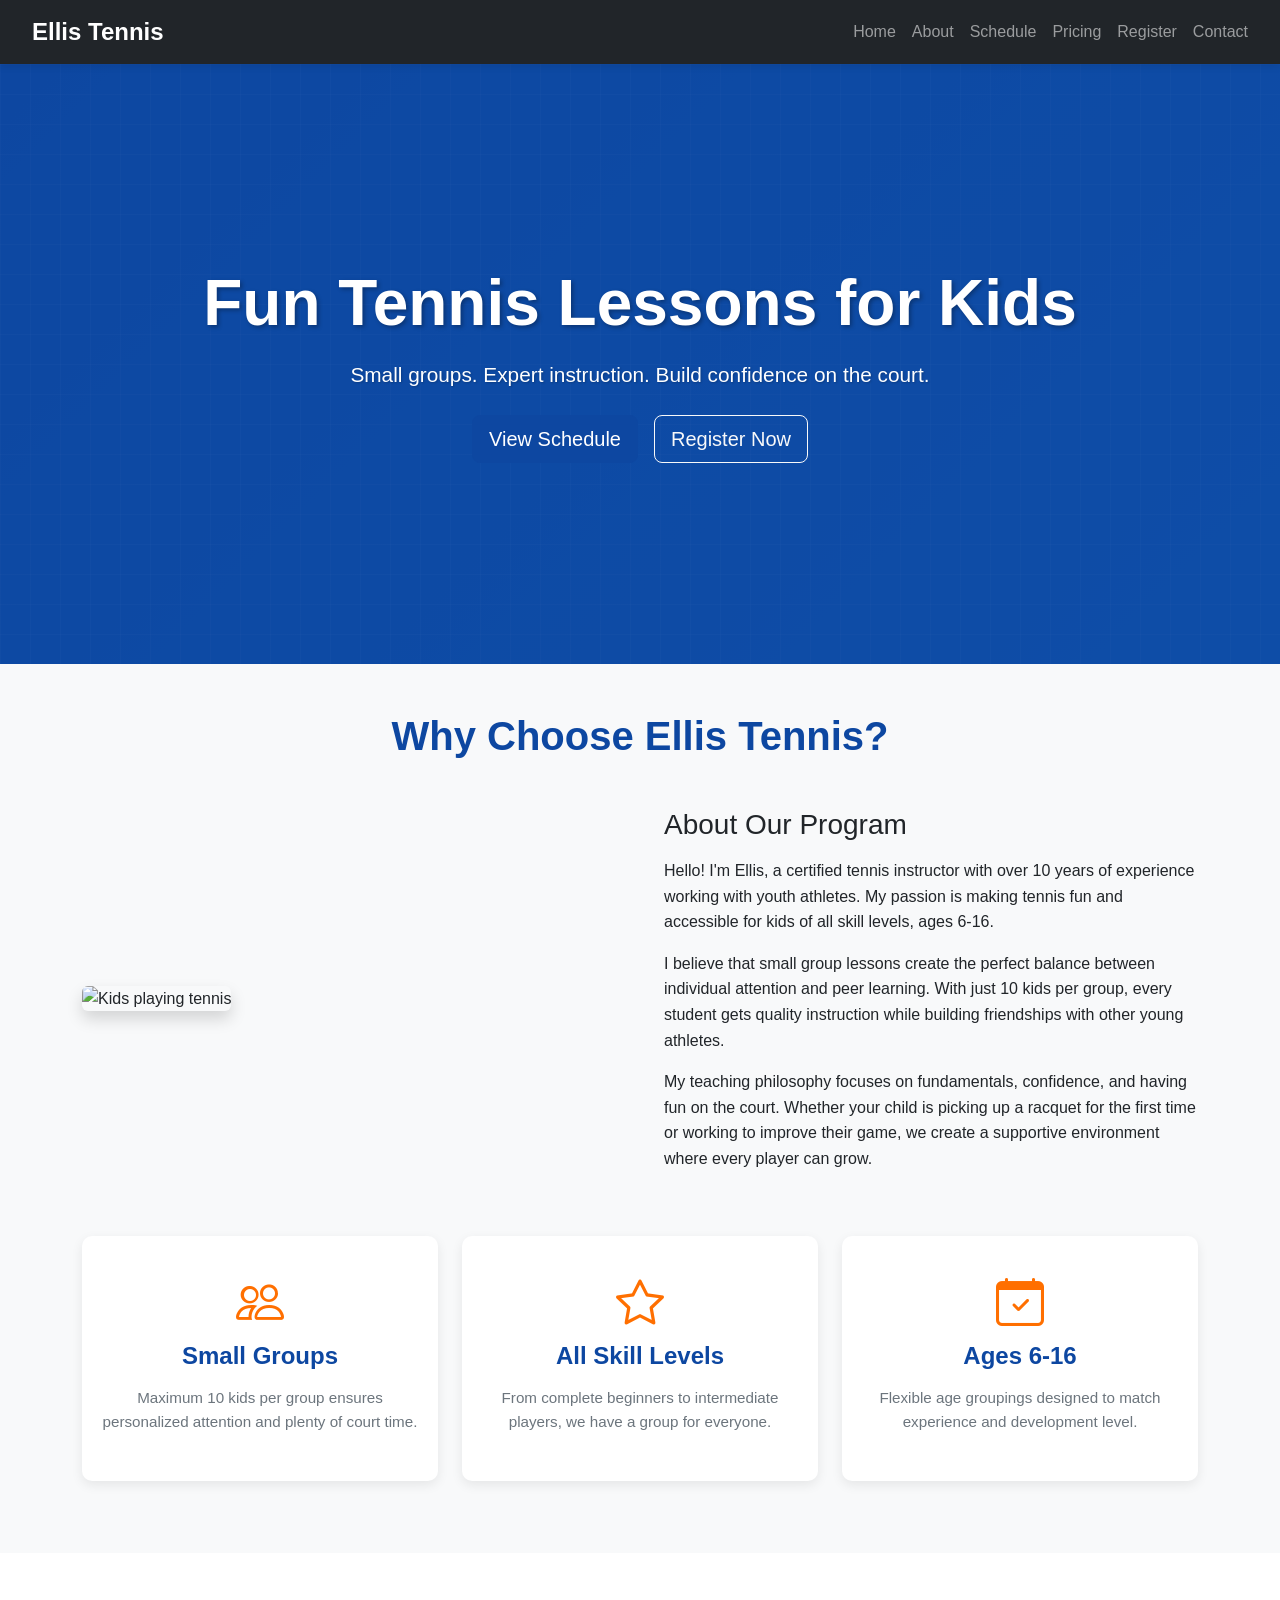
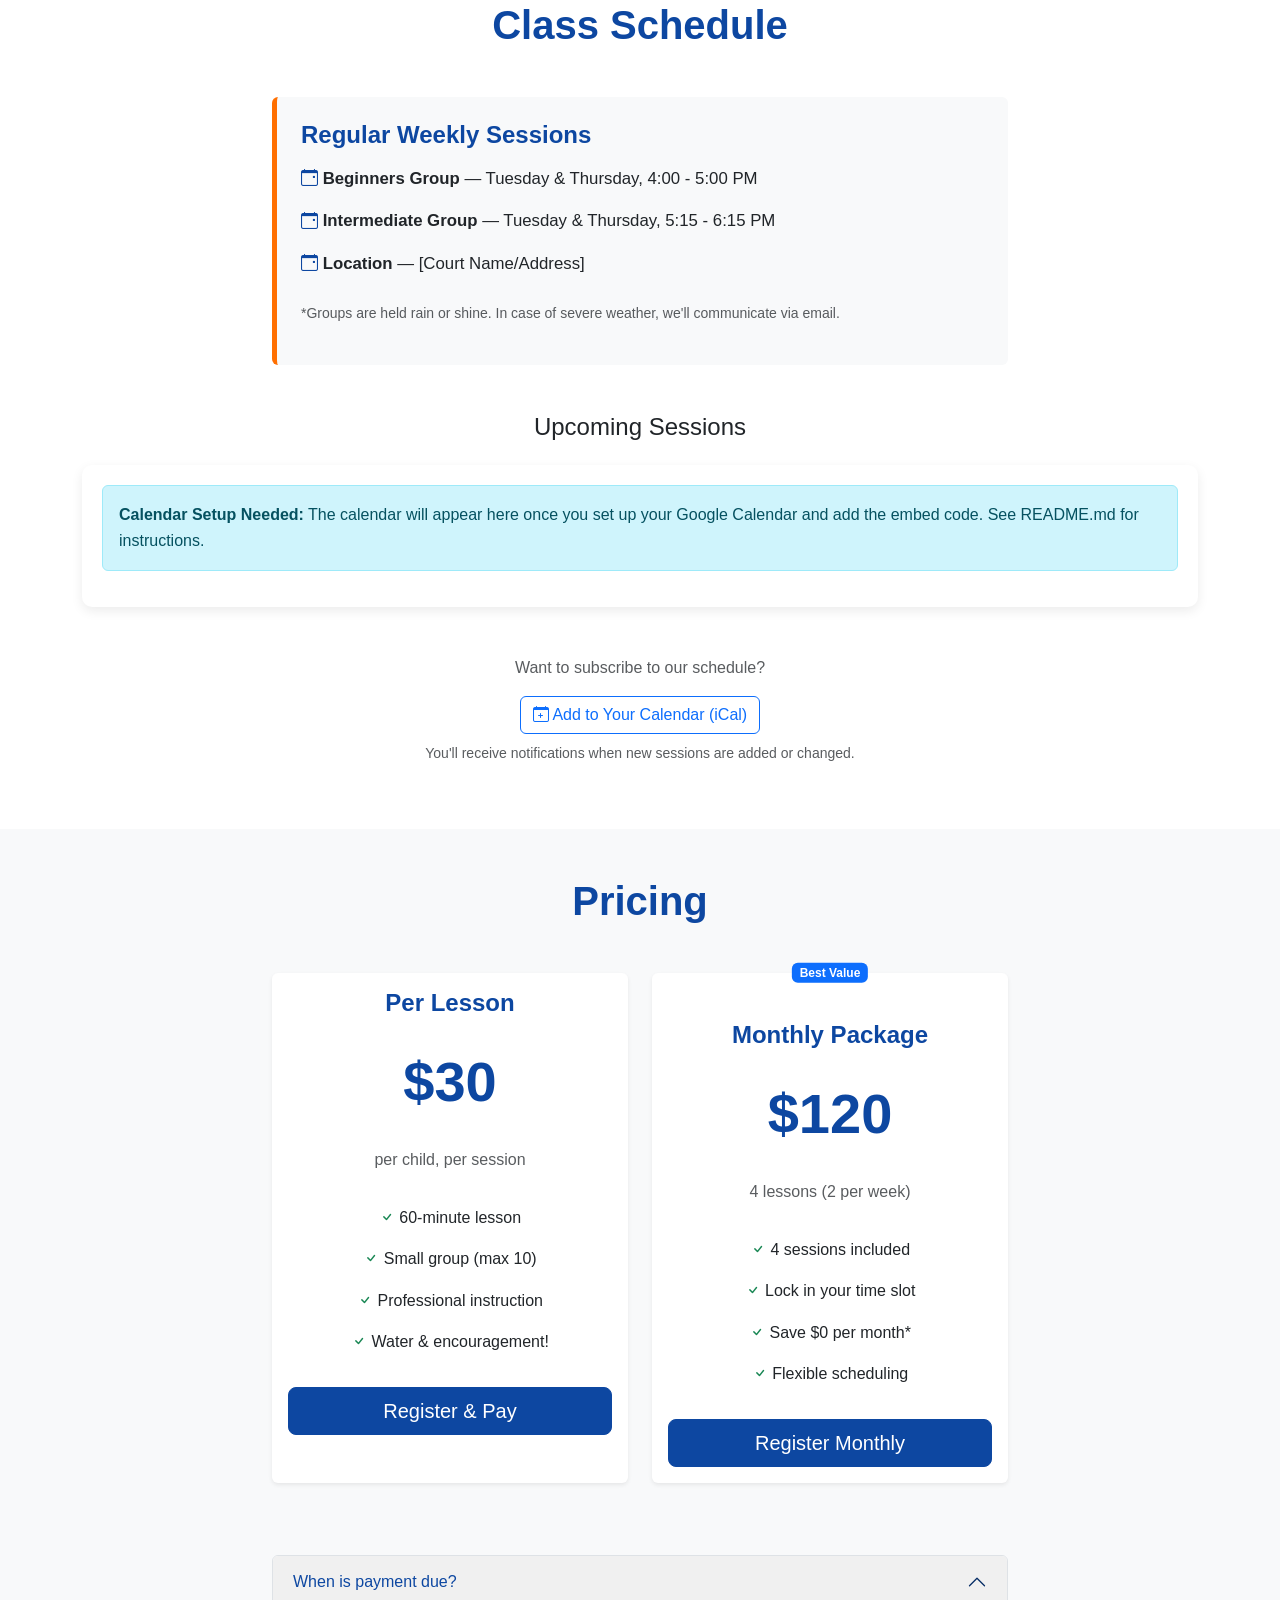
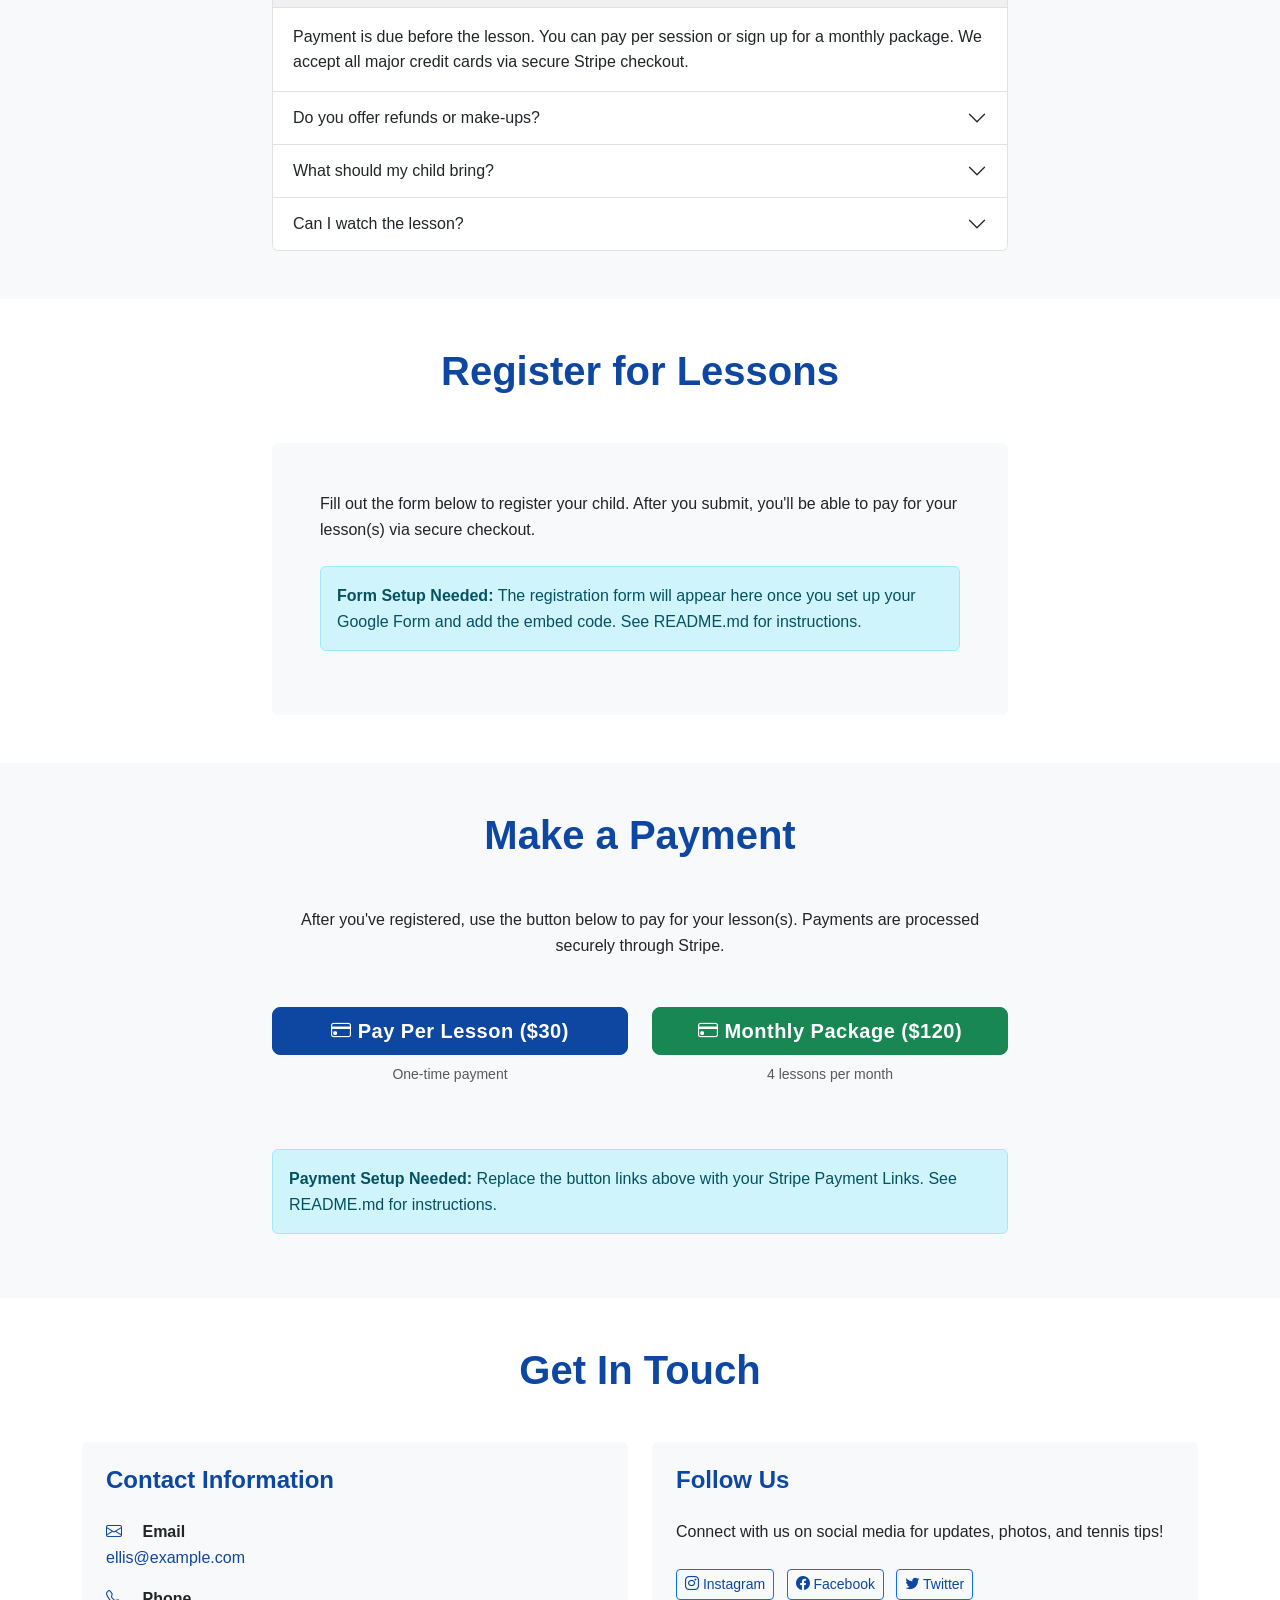
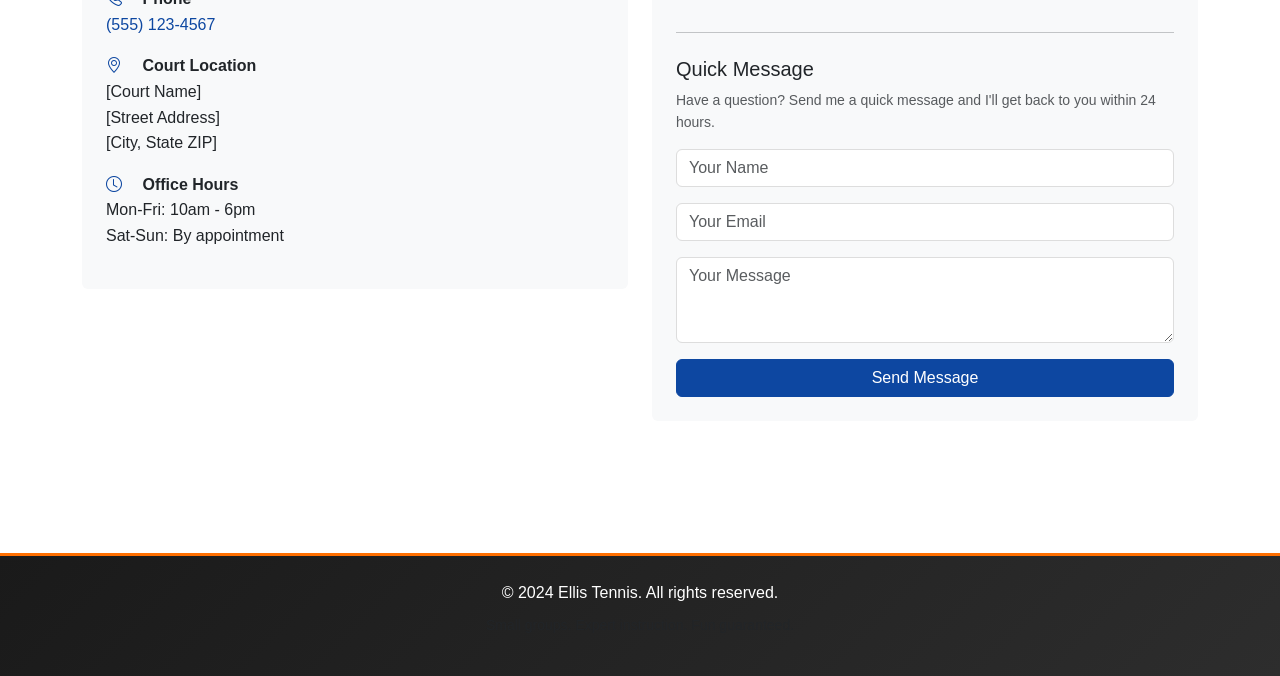
==== index.html @ 0df08cd9 "ellit tennis website first deploy" ====
<!DOCTYPE html>
<html lang="en">
<head>
    <meta charset="UTF-8">
    <meta name="viewport" content="width=device-width, initial-scale=1.0">
    <meta name="description" content="Fun, small-group tennis lessons for kids ages 6-16 in the local community">
    <title>Ellis Tennis - Youth Tennis Lessons</title>

    <!-- Bootstrap 5 CSS -->
    <link href="https://cdn.jsdelivr.net/npm/bootstrap@5.3.0/dist/css/bootstrap.min.css" rel="stylesheet">
    <!-- Bootstrap Icons -->
    <link href="https://cdn.jsdelivr.net/npm/bootstrap-icons@1.10.0/font/bootstrap-icons.css" rel="stylesheet">
    <!-- Custom CSS -->
    <link rel="stylesheet" href="css/styles.css">

    <link rel="icon" type="image/x-icon" href="images/favicon.ico">
</head>
<body>

<!-- NAVIGATION -->
<nav class="navbar navbar-expand-lg navbar-dark bg-dark sticky-top">
    <div class="container-fluid px-4">
        <a class="navbar-brand fw-bold" href="#home">
            <i class="bi bi-racquet"></i> Ellis Tennis
        </a>
        <button class="navbar-toggler" type="button" data-bs-toggle="collapse" data-bs-target="#navbarNav">
            <span class="navbar-toggler-icon"></span>
        </button>
        <div class="collapse navbar-collapse" id="navbarNav">
            <ul class="navbar-nav ms-auto">
                <li class="nav-item"><a class="nav-link" href="#home">Home</a></li>
                <li class="nav-item"><a class="nav-link" href="#about">About</a></li>
                <li class="nav-item"><a class="nav-link" href="#schedule">Schedule</a></li>
                <li class="nav-item"><a class="nav-link" href="#pricing">Pricing</a></li>
                <li class="nav-item"><a class="nav-link" href="#register">Register</a></li>
                <li class="nav-item"><a class="nav-link" href="#contact">Contact</a></li>
            </ul>
        </div>
    </div>
</nav>

<!-- HOME / HERO SECTION -->
<section id="home" class="hero-section">
    <div class="hero-overlay">
        <div class="container h-100 d-flex align-items-center justify-content-center">
            <div class="text-center text-white">
                <h1 class="display-3 fw-bold mb-3">Fun Tennis Lessons for Kids</h1>
                <p class="lead mb-4">Small groups. Expert instruction. Build confidence on the court.</p>
                <div class="d-flex gap-3 justify-content-center flex-wrap">
                    <a href="#schedule" class="btn btn-primary btn-lg">View Schedule</a>
                    <a href="#register" class="btn btn-outline-light btn-lg">Register Now</a>
                </div>
            </div>
        </div>
    </div>
</section>

<!-- ABOUT SECTION -->
<section id="about" class="py-5 bg-light">
    <div class="container">
        <h2 class="text-center mb-5">Why Choose Ellis Tennis?</h2>

        <div class="row align-items-center mb-5">
            <div class="col-md-6">
                <img src="images/hero.jpg" alt="Kids playing tennis" class="img-fluid rounded shadow">
            </div>
            <div class="col-md-6 ps-md-4">
                <h3 class="mb-3">About Our Program</h3>
                <p>Hello! I'm Ellis, a certified tennis instructor with over 10 years of experience working with youth athletes. My passion is making tennis fun and accessible for kids of all skill levels, ages 6-16.</p>
                <p>I believe that small group lessons create the perfect balance between individual attention and peer learning. With just 10 kids per group, every student gets quality instruction while building friendships with other young athletes.</p>
                <p>My teaching philosophy focuses on fundamentals, confidence, and having fun on the court. Whether your child is picking up a racquet for the first time or working to improve their game, we create a supportive environment where every player can grow.</p>
            </div>
        </div>

        <div class="row text-center">
            <div class="col-md-4 mb-4">
                <div class="feature-card">
                    <i class="bi bi-people feature-icon"></i>
                    <h4>Small Groups</h4>
                    <p>Maximum 10 kids per group ensures personalized attention and plenty of court time.</p>
                </div>
            </div>
            <div class="col-md-4 mb-4">
                <div class="feature-card">
                    <i class="bi bi-star feature-icon"></i>
                    <h4>All Skill Levels</h4>
                    <p>From complete beginners to intermediate players, we have a group for everyone.</p>
                </div>
            </div>
            <div class="col-md-4 mb-4">
                <div class="feature-card">
                    <i class="bi bi-calendar-check feature-icon"></i>
                    <h4>Ages 6-16</h4>
                    <p>Flexible age groupings designed to match experience and development level.</p>
                </div>
            </div>
        </div>
    </div>
</section>

<!-- SCHEDULE SECTION -->
<section id="schedule" class="py-5">
    <div class="container">
        <h2 class="text-center mb-5">Class Schedule</h2>

        <div class="row mb-5">
            <div class="col-lg-8 offset-lg-2">
                <div class="schedule-info bg-light p-4 rounded">
                    <h4 class="mb-3">Regular Weekly Sessions</h4>
                    <ul class="list-unstyled">
                        <li class="mb-3">
                            <i class="bi bi-calendar-event text-primary"></i>
                            <strong>Beginners Group</strong> — Tuesday & Thursday, 4:00 - 5:00 PM
                        </li>
                        <li class="mb-3">
                            <i class="bi bi-calendar-event text-primary"></i>
                            <strong>Intermediate Group</strong> — Tuesday & Thursday, 5:15 - 6:15 PM
                        </li>
                        <li>
                            <i class="bi bi-calendar-event text-primary"></i>
                            <strong>Location</strong> — [Court Name/Address]
                        </li>
                    </ul>
                    <p class="text-muted small mt-4">*Groups are held rain or shine. In case of severe weather, we'll communicate via email.</p>
                </div>
            </div>
        </div>

        <h4 class="text-center mb-4">Upcoming Sessions</h4>
        <div class="calendar-container">
            <!-- REPLACE THE IFRAME BELOW WITH YOUR GOOGLE CALENDAR EMBED CODE -->
            <!-- Instructions: 1. Go to Google Calendar, create "Ellis Tennis Lessons" calendar, make it public
                           2. Share > Get embed code > Copy the iframe
                           3. Replace the iframe below with your code -->
            <div class="alert alert-info" role="alert">
                <strong>Calendar Setup Needed:</strong> The calendar will appear here once you set up your Google Calendar and add the embed code. See README.md for instructions.
            </div>
            <!-- <iframe src="https://calendar.google.com/calendar/embed?src=YOUR_CALENDAR_ID&ctz=America%2FNew_York" style="border: 0" width="100%" height="600" frameborder="0" scrolling="no"></iframe> -->
        </div>

        <div class="row mt-5">
            <div class="col-lg-8 offset-lg-2 text-center">
                <p class="text-muted">Want to subscribe to our schedule?</p>
                <a href="#" class="btn btn-outline-primary" id="calendar-subscribe">
                    <i class="bi bi-calendar-plus"></i> Add to Your Calendar (iCal)
                </a>
                <p class="small text-muted mt-2">You'll receive notifications when new sessions are added or changed.</p>
            </div>
        </div>
    </div>
</section>

<!-- PRICING SECTION -->
<section id="pricing" class="py-5 bg-light">
    <div class="container">
        <h2 class="text-center mb-5">Pricing</h2>

        <div class="row">
            <div class="col-lg-4 offset-lg-2 mb-4">
                <div class="card shadow-sm h-100 text-center">
                    <div class="card-body">
                        <h4 class="card-title">Per Lesson</h4>
                        <div class="price-display">$30</div>
                        <p class="text-muted">per child, per session</p>
                        <ul class="list-unstyled mt-4 mb-4">
                            <li class="py-2"><i class="bi bi-check text-success"></i> 60-minute lesson</li>
                            <li class="py-2"><i class="bi bi-check text-success"></i> Small group (max 10)</li>
                            <li class="py-2"><i class="bi bi-check text-success"></i> Professional instruction</li>
                            <li class="py-2"><i class="bi bi-check text-success"></i> Water & encouragement!</li>
                        </ul>
                        <a href="#register" class="btn btn-primary btn-lg w-100">Register & Pay</a>
                    </div>
                </div>
            </div>

            <div class="col-lg-4 mb-4">
                <div class="card shadow-sm h-100 text-center border-primary" style="border-width: 2px;">
                    <div class="badge bg-primary position-absolute top-0 start-50 translate-middle">Best Value</div>
                    <div class="card-body pt-5">
                        <h4 class="card-title">Monthly Package</h4>
                        <div class="price-display">$120</div>
                        <p class="text-muted">4 lessons (2 per week)</p>
                        <ul class="list-unstyled mt-4 mb-4">
                            <li class="py-2"><i class="bi bi-check text-success"></i> 4 sessions included</li>
                            <li class="py-2"><i class="bi bi-check text-success"></i> Lock in your time slot</li>
                            <li class="py-2"><i class="bi bi-check text-success"></i> Save $0 per month*</li>
                            <li class="py-2"><i class="bi bi-check text-success"></i> Flexible scheduling</li>
                        </ul>
                        <a href="#register" class="btn btn-primary btn-lg w-100">Register Monthly</a>
                    </div>
                </div>
            </div>
        </div>

        <div class="row mt-5">
            <div class="col-lg-8 offset-lg-2">
                <div class="accordion" id="faqAccordion">
                    <div class="accordion-item">
                        <h2 class="accordion-header">
                            <button class="accordion-button" type="button" data-bs-toggle="collapse" data-bs-target="#faq1">
                                When is payment due?
                            </button>
                        </h2>
                        <div id="faq1" class="accordion-collapse collapse show" data-bs-parent="#faqAccordion">
                            <div class="accordion-body">
                                Payment is due before the lesson. You can pay per session or sign up for a monthly package. We accept all major credit cards via secure Stripe checkout.
                            </div>
                        </div>
                    </div>
                    <div class="accordion-item">
                        <h2 class="accordion-header">
                            <button class="accordion-button collapsed" type="button" data-bs-toggle="collapse" data-bs-target="#faq2">
                                Do you offer refunds or make-ups?
                            </button>
                        </h2>
                        <div id="faq2" class="accordion-collapse collapse" data-bs-parent="#faqAccordion">
                            <div class="accordion-body">
                                Yes! If we cancel due to weather or other issues, you can reschedule or receive a credit. Contact me at ellis@example.com for make-up session options.
                            </div>
                        </div>
                    </div>
                    <div class="accordion-item">
                        <h2 class="accordion-header">
                            <button class="accordion-button collapsed" type="button" data-bs-toggle="collapse" data-bs-target="#faq3">
                                What should my child bring?
                            </button>
                        </h2>
                        <div id="faq3" class="accordion-collapse collapse" data-bs-parent="#faqAccordion">
                            <div class="accordion-body">
                                A tennis racquet, comfortable athletic shoes, and a water bottle. I have spare racquets available for kids who don't have their own yet. Dress for the weather!
                            </div>
                        </div>
                    </div>
                    <div class="accordion-item">
                        <h2 class="accordion-header">
                            <button class="accordion-button collapsed" type="button" data-bs-toggle="collapse" data-bs-target="#faq4">
                                Can I watch the lesson?
                            </button>
                        </h2>
                        <div id="faq4" class="accordion-collapse collapse" data-bs-parent="#faqAccordion">
                            <div class="accordion-body">
                                Absolutely! Parents are welcome to watch. There's usually good seating with a view of the court. It's a great way to see your child's progress!
                            </div>
                        </div>
                    </div>
                </div>
            </div>
        </div>
    </div>
</section>

<!-- REGISTER SECTION -->
<section id="register" class="py-5">
    <div class="container">
        <h2 class="text-center mb-5">Register for Lessons</h2>

        <div class="row">
            <div class="col-lg-8 offset-lg-2">
                <div class="bg-light p-5 rounded">
                    <p class="mb-4">Fill out the form below to register your child. After you submit, you'll be able to pay for your lesson(s) via secure checkout.</p>

                    <!-- REPLACE THE IFRAME BELOW WITH YOUR GOOGLE FORM EMBED CODE -->
                    <!-- Instructions: 1. Go to forms.google.com, create registration form
                                   2. Add fields: Parent Name, Child Name, Child Age, Email, Phone, Preferred Session, Skill Level, Notes
                                   3. Send > Embed > Copy iframe
                                   4. Replace the iframe below with your code -->
                    <div class="alert alert-info" role="alert">
                        <strong>Form Setup Needed:</strong> The registration form will appear here once you set up your Google Form and add the embed code. See README.md for instructions.
                    </div>
                    <!-- <iframe src="https://docs.google.com/forms/d/e/YOUR_FORM_ID/viewform?embedded=true" width="100%" height="800" frameborder="0" marginheight="0" marginwidth="0">Loading…</iframe> -->
                </div>
            </div>
        </div>
    </div>
</section>

<!-- PAYMENT SECTION -->
<section id="payment" class="py-5 bg-light">
    <div class="container">
        <h2 class="text-center mb-5">Make a Payment</h2>

        <div class="row">
            <div class="col-lg-8 offset-lg-2">
                <p class="text-center mb-5">After you've registered, use the button below to pay for your lesson(s). Payments are processed securely through Stripe.</p>

                <div class="row mb-5">
                    <div class="col-md-6 mb-3">
                        <a href="#" class="btn btn-primary btn-lg w-100" id="pay-single">
                            <i class="bi bi-credit-card"></i> Pay Per Lesson ($30)
                        </a>
                        <small class="text-muted d-block text-center mt-2">One-time payment</small>
                    </div>
                    <div class="col-md-6 mb-3">
                        <a href="#" class="btn btn-success btn-lg w-100" id="pay-monthly">
                            <i class="bi bi-credit-card"></i> Monthly Package ($120)
                        </a>
                        <small class="text-muted d-block text-center mt-2">4 lessons per month</small>
                    </div>
                </div>

                <div class="alert alert-info" role="alert">
                    <strong>Payment Setup Needed:</strong> Replace the button links above with your Stripe Payment Links. See README.md for instructions.
                </div>
            </div>
        </div>
    </div>
</section>

<!-- CONTACT SECTION -->
<section id="contact" class="py-5">
    <div class="container">
        <h2 class="text-center mb-5">Get In Touch</h2>

        <div class="row">
            <div class="col-md-6 mb-4">
                <div class="contact-card p-4 bg-light rounded">
                    <h4 class="mb-4">Contact Information</h4>
                    <ul class="list-unstyled">
                        <li class="mb-3">
                            <i class="bi bi-envelope text-primary me-3"></i>
                            <strong>Email</strong><br>
                            <a href="mailto:ellis@example.com">ellis@example.com</a>
                        </li>
                        <li class="mb-3">
                            <i class="bi bi-telephone text-primary me-3"></i>
                            <strong>Phone</strong><br>
                            <a href="tel:+15551234567">(555) 123-4567</a>
                        </li>
                        <li class="mb-3">
                            <i class="bi bi-geo-alt text-primary me-3"></i>
                            <strong>Court Location</strong><br>
                            [Court Name]<br>
                            [Street Address]<br>
                            [City, State ZIP]
                        </li>
                        <li>
                            <i class="bi bi-clock text-primary me-3"></i>
                            <strong>Office Hours</strong><br>
                            Mon-Fri: 10am - 6pm<br>
                            Sat-Sun: By appointment
                        </li>
                    </ul>
                </div>
            </div>

            <div class="col-md-6 mb-4">
                <div class="contact-card p-4 bg-light rounded">
                    <h4 class="mb-4">Follow Us</h4>
                    <p>Connect with us on social media for updates, photos, and tennis tips!</p>
                    <div class="social-links mt-4">
                        <a href="https://instagram.com" class="btn btn-outline-primary btn-sm me-2 mb-2" target="_blank">
                            <i class="bi bi-instagram"></i> Instagram
                        </a>
                        <a href="https://facebook.com" class="btn btn-outline-primary btn-sm me-2 mb-2" target="_blank">
                            <i class="bi bi-facebook"></i> Facebook
                        </a>
                        <a href="https://twitter.com" class="btn btn-outline-primary btn-sm mb-2" target="_blank">
                            <i class="bi bi-twitter"></i> Twitter
                        </a>
                    </div>

                    <hr class="my-4">

                    <h5>Quick Message</h5>
                    <p class="small text-muted">Have a question? Send me a quick message and I'll get back to you within 24 hours.</p>
                    <form id="contactForm">
                        <div class="mb-3">
                            <input type="text" class="form-control" placeholder="Your Name" required>
                        </div>
                        <div class="mb-3">
                            <input type="email" class="form-control" placeholder="Your Email" required>
                        </div>
                        <div class="mb-3">
                            <textarea class="form-control" rows="3" placeholder="Your Message" required></textarea>
                        </div>
                        <button type="submit" class="btn btn-primary w-100">Send Message</button>
                    </form>
                </div>
            </div>
        </div>
    </div>
</section>

<!-- FOOTER -->
<footer class="bg-dark text-white py-4 text-center">
    <div class="container">
        <p class="mb-2">&copy; 2024 Ellis Tennis. All rights reserved.</p>
        <p class="small text-muted">Small groups. Expert instruction. Fun guaranteed.</p>
    </div>
</footer>

<!-- Bootstrap JS -->
<script src="https://cdn.jsdelivr.net/npm/bootstrap@5.3.0/dist/js/bootstrap.bundle.min.js"></script>
<!-- Custom JS -->
<script src="js/main.js"></script>

</body>
</html>
---- css/styles.css ----
/* Ellis Tennis - Custom Styles */

:root {
    --primary-color: #0d47a1;
    --secondary-color: #1565c0;
    --accent-color: #ff6f00;
    --light-bg: #f5f5f5;
    --text-dark: #212529;
    --text-light: #6c757d;
}

* {
    scroll-behavior: smooth;
}

body {
    font-family: 'Segoe UI', Tahoma, Geneva, Verdana, sans-serif;
    color: var(--text-dark);
    line-height: 1.6;
}

/* NAVIGATION */
.navbar {
    box-shadow: 0 2px 8px rgba(0, 0, 0, 0.1);
}

.navbar-brand {
    font-size: 1.5rem;
    color: white !important;
}

.navbar-brand i {
    margin-right: 8px;
}

.nav-link {
    font-weight: 500;
    transition: color 0.3s ease;
}

.nav-link:hover {
    color: var(--accent-color) !important;
}

/* HERO SECTION */
.hero-section {
    position: relative;
    height: 600px;
    overflow: hidden;
    display: flex;
    align-items: center;
    justify-content: center;
    background: linear-gradient(135deg, var(--primary-color) 0%, var(--secondary-color) 100%);
}

.hero-overlay {
    position: absolute;
    top: 0;
    left: 0;
    right: 0;
    bottom: 0;
    background: url('data:image/svg+xml,<svg xmlns="http://www.w3.org/2000/svg" viewBox="0 0 1000 1000"><defs><pattern id="grid" width="50" height="50" patternUnits="userSpaceOnUse"><path d="M 50 0 L 0 0 0 50" fill="none" stroke="rgba(255,255,255,.05)" stroke-width="1"/></pattern></defs><rect width="100%" height="100%" fill="rgba(13,71,161,.8)"/><rect width="100%" height="100%" fill="url(%23grid)"/></svg>');
    display: flex;
    align-items: center;
    justify-content: center;
    z-index: 1;
}

.hero-section h1 {
    text-shadow: 2px 2px 4px rgba(0, 0, 0, 0.3);
    margin-bottom: 20px;
}

.hero-section .lead {
    font-size: 1.3rem;
    text-shadow: 1px 1px 2px rgba(0, 0, 0, 0.2);
}

.btn-primary {
    background-color: var(--primary-color);
    border-color: var(--primary-color);
    transition: all 0.3s ease;
}

.btn-primary:hover {
    background-color: var(--secondary-color);
    border-color: var(--secondary-color);
    transform: translateY(-2px);
    box-shadow: 0 8px 16px rgba(13, 71, 161, 0.3);
}

.btn-outline-light:hover {
    background-color: white;
    color: var(--primary-color);
    border-color: white;
}

/* ABOUT SECTION */
#about {
    padding: 80px 0;
}

#about h2 {
    font-size: 2.5rem;
    font-weight: 700;
    color: var(--primary-color);
    margin-bottom: 50px;
}

#about img {
    transition: transform 0.3s ease;
}

#about img:hover {
    transform: scale(1.02);
}

.feature-card {
    padding: 30px 20px;
    background: white;
    border-radius: 10px;
    box-shadow: 0 4px 12px rgba(0, 0, 0, 0.08);
    transition: all 0.3s ease;
    height: 100%;
}

.feature-card:hover {
    transform: translateY(-8px);
    box-shadow: 0 8px 20px rgba(0, 0, 0, 0.12);
}

.feature-icon {
    font-size: 3rem;
    color: var(--accent-color);
    margin-bottom: 15px;
}

.feature-card h4 {
    color: var(--primary-color);
    font-weight: 600;
    margin-bottom: 15px;
}

.feature-card p {
    color: var(--text-light);
    font-size: 0.95rem;
}

/* SCHEDULE SECTION */
#schedule {
    padding: 80px 0;
}

#schedule h2,
#pricing h2,
#register h2,
#payment h2,
#contact h2 {
    font-size: 2.5rem;
    font-weight: 700;
    color: var(--primary-color);
}

.schedule-info {
    border-left: 5px solid var(--accent-color);
    transition: all 0.3s ease;
}

.schedule-info:hover {
    box-shadow: 0 8px 20px rgba(0, 0, 0, 0.1);
}

.schedule-info h4 {
    color: var(--primary-color);
    font-weight: 600;
}

.schedule-info li {
    font-size: 1.05rem;
}

.calendar-container {
    background: white;
    border-radius: 10px;
    padding: 20px;
    box-shadow: 0 4px 12px rgba(0, 0, 0, 0.08);
}

.calendar-container iframe {
    border-radius: 8px;
}

/* PRICING SECTION */
#pricing {
    padding: 80px 0;
}

.price-display {
    font-size: 3.5rem;
    font-weight: 700;
    color: var(--primary-color);
    margin: 20px 0;
}

.card {
    border: none;
    transition: all 0.3s ease;
}

.card:hover {
    transform: translateY(-10px);
    box-shadow: 0 12px 30px rgba(0, 0, 0, 0.15);
}

.card.border-primary:hover {
    box-shadow: 0 12px 30px rgba(13, 71, 161, 0.25);
}

.card h4 {
    color: var(--primary-color);
    font-weight: 600;
}

.badge {
    transform: translate(0, -50%);
}

.accordion-button {
    font-weight: 500;
}

.accordion-button:not(.collapsed) {
    background-color: #f0f0f0;
    color: var(--primary-color);
}

.accordion-button:focus {
    border-color: var(--primary-color);
    box-shadow: 0 0 0 0.25rem rgba(13, 71, 161, 0.25);
}

/* REGISTER SECTION */
#register {
    padding: 80px 0;
}

.bg-light {
    background-color: #f8f9fa !important;
}

/* PAYMENT SECTION */
#payment {
    padding: 80px 0;
}

#pay-single,
#pay-monthly {
    transition: all 0.3s ease;
    font-weight: 600;
    letter-spacing: 0.5px;
}

#pay-single:hover {
    transform: scale(1.05);
}

#pay-monthly:hover {
    transform: scale(1.05);
}

/* CONTACT SECTION */
#contact {
    padding: 80px 0;
}

.contact-card {
    border-radius: 10px;
    transition: all 0.3s ease;
}

.contact-card:hover {
    box-shadow: 0 8px 20px rgba(0, 0, 0, 0.1);
}

.contact-card h4 {
    color: var(--primary-color);
    font-weight: 600;
}

.contact-card a {
    color: var(--primary-color);
    text-decoration: none;
    font-weight: 500;
}

.contact-card a:hover {
    color: var(--secondary-color);
    text-decoration: underline;
}

.social-links a {
    transition: all 0.3s ease;
}

.social-links a:hover {
    transform: translateY(-3px);
}

#contactForm input,
#contactForm textarea {
    border-radius: 6px;
    border: 1px solid #ddd;
    transition: all 0.3s ease;
}

#contactForm input:focus,
#contactForm textarea:focus {
    border-color: var(--primary-color);
    box-shadow: 0 0 0 0.2rem rgba(13, 71, 161, 0.25);
}

/* FOOTER */
footer {
    background: linear-gradient(135deg, #1a1a1a 0%, #2d2d2d 100%);
    margin-top: 60px;
    border-top: 3px solid var(--accent-color);
}

footer a {
    color: var(--accent-color);
    text-decoration: none;
}

footer a:hover {
    text-decoration: underline;
}

/* UTILITIES */
.text-primary {
    color: var(--primary-color) !important;
}

/* RESPONSIVE ADJUSTMENTS */
@media (max-width: 768px) {
    .hero-section {
        height: 400px;
    }

    .hero-section h1 {
        font-size: 2rem;
    }

    .hero-section .lead {
        font-size: 1rem;
    }

    #about,
    #schedule,
    #pricing,
    #register,
    #payment,
    #contact {
        padding: 50px 0;
    }

    #about h2,
    #schedule h2,
    #pricing h2,
    #register h2,
    #payment h2,
    #contact h2 {
        font-size: 2rem;
    }

    .feature-card {
        margin-bottom: 20px;
    }

    .price-display {
        font-size: 2.5rem;
    }

    .navbar-collapse {
        padding-top: 20px;
        border-top: 1px solid rgba(255, 255, 255, 0.1);
    }

    .nav-link {
        padding: 10px 0 !important;
    }

    .d-flex.gap-3 {
        flex-direction: column;
    }

    .btn {
        width: 100% !important;
    }

    .ps-md-4 {
        padding-left: 0 !important;
        margin-top: 30px;
    }
}

@media (max-width: 576px) {
    .hero-section {
        height: 350px;
    }

    .hero-section h1 {
        font-size: 1.5rem;
    }

    .price-display {
        font-size: 2rem;
    }

    .schedule-info li {
        font-size: 0.95rem;
    }
}

/* ANIMATION - Fade in on scroll */
@keyframes fadeInUp {
    from {
        opacity: 0;
        transform: translateY(30px);
    }
    to {
        opacity: 1;
        transform: translateY(0);
    }
}

.fade-in {
    animation: fadeInUp 0.6s ease-out;
}
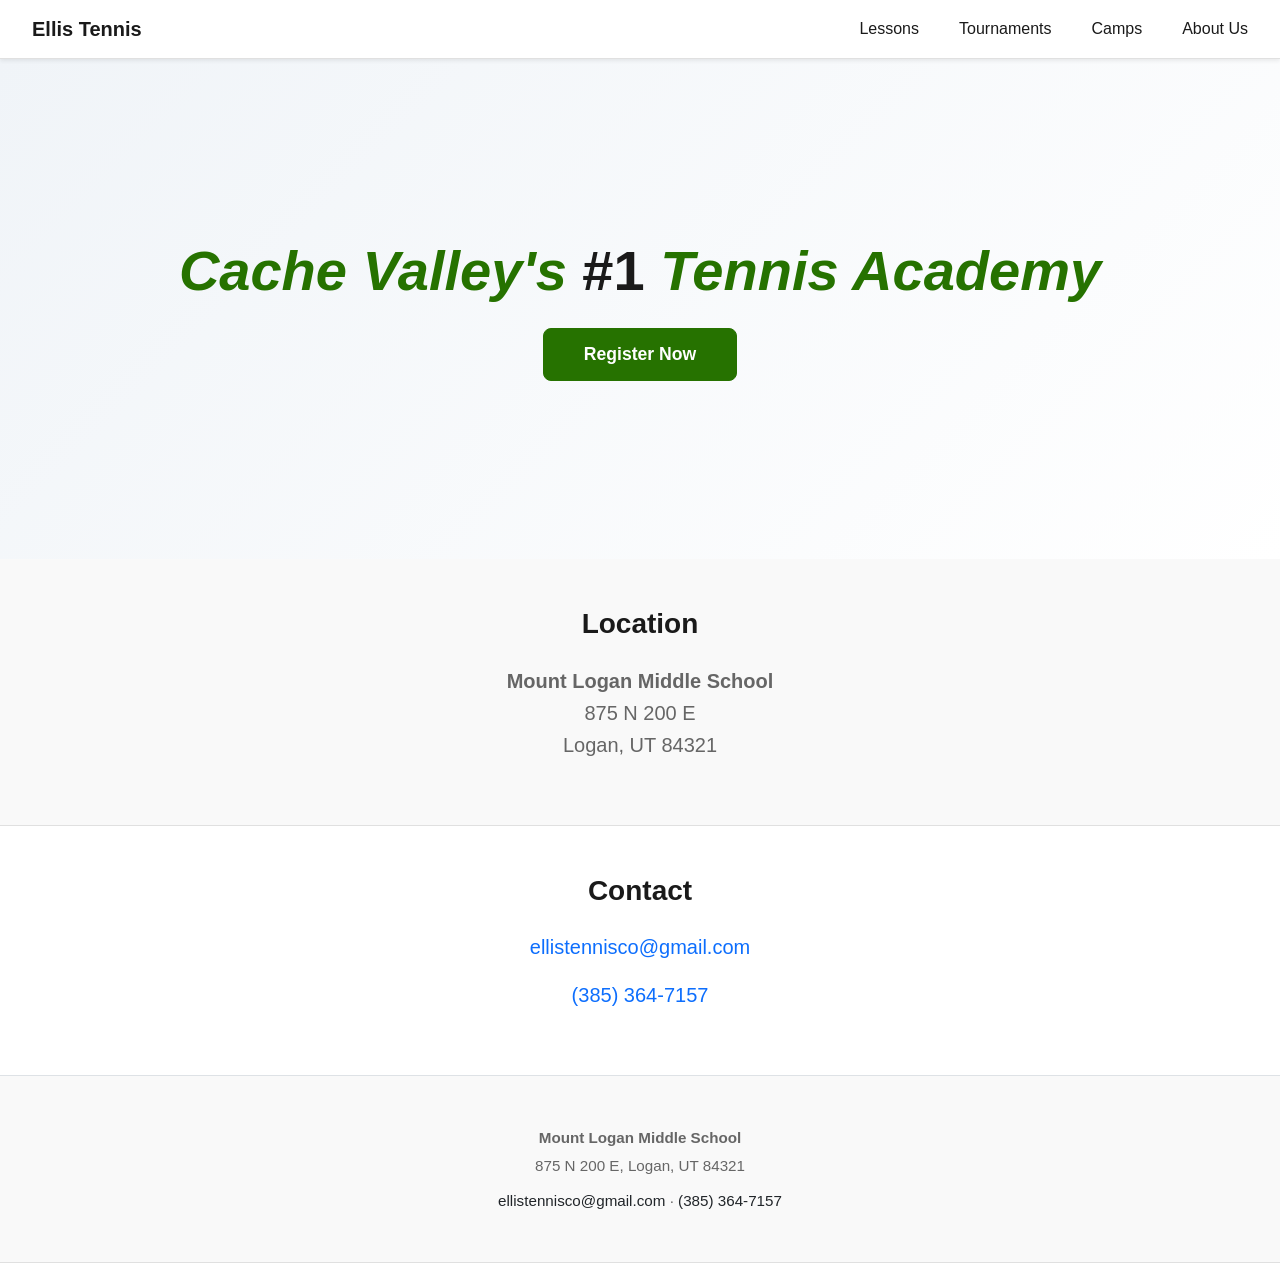
==== commit d6a8abb9: "colors changed to greens" ====
--- a/index.html
+++ b/index.html
@@ -3,8 +3,8 @@
 <head>
     <meta charset="UTF-8">
     <meta name="viewport" content="width=device-width, initial-scale=1.0">
-    <meta name="description" content="Fun, small-group tennis lessons for kids ages 6-16 in the local community">
-    <title>Ellis Tennis - Youth Tennis Lessons</title>
+    <meta name="description" content="Ellis Tennis Academy">
+    <title>Ellis Tennis Academy</title>
 
     <!-- Bootstrap 5 CSS -->
     <link href="https://cdn.jsdelivr.net/npm/bootstrap@5.3.0/dist/css/bootstrap.min.css" rel="stylesheet">
@@ -18,9 +18,9 @@
 <body>
 
 <!-- NAVIGATION -->
-<nav class="navbar navbar-expand-lg navbar-dark bg-dark sticky-top">
+<nav class="navbar navbar-expand-lg navbar-light bg-white sticky-top shadow-sm">
     <div class="container-fluid px-4">
-        <a class="navbar-brand fw-bold" href="#home">
+        <a class="navbar-brand fw-bold text-dark" href="index.html">
             <i class="bi bi-racquet"></i> Ellis Tennis
         </a>
         <button class="navbar-toggler" type="button" data-bs-toggle="collapse" data-bs-target="#navbarNav">
@@ -28,278 +28,41 @@
         </button>
         <div class="collapse navbar-collapse" id="navbarNav">
             <ul class="navbar-nav ms-auto">
-                <li class="nav-item"><a class="nav-link" href="#home">Home</a></li>
-                <li class="nav-item"><a class="nav-link" href="#about">About</a></li>
-                <li class="nav-item"><a class="nav-link" href="#schedule">Schedule</a></li>
-                <li class="nav-item"><a class="nav-link" href="#pricing">Pricing</a></li>
-                <li class="nav-item"><a class="nav-link" href="#register">Register</a></li>
-                <li class="nav-item"><a class="nav-link" href="#contact">Contact</a></li>
+                <li class="nav-item"><a class="nav-link text-dark" href="lessons.html">Lessons</a></li>
+                <li class="nav-item"><a class="nav-link text-dark" href="tournaments.html">Tournaments</a></li>
+                <li class="nav-item"><a class="nav-link text-dark" href="camps.html">Camps</a></li>
+                <li class="nav-item"><a class="nav-link text-dark" href="about.html">About Us</a></li>
             </ul>
         </div>
     </div>
 </nav>
 
-<!-- HOME / HERO SECTION -->
-<section id="home" class="hero-section">
-    <div class="hero-overlay">
-        <div class="container h-100 d-flex align-items-center justify-content-center">
-            <div class="text-center text-white">
-                <h1 class="display-3 fw-bold mb-3">Fun Tennis Lessons for Kids</h1>
-                <p class="lead mb-4">Small groups. Expert instruction. Build confidence on the court.</p>
-                <div class="d-flex gap-3 justify-content-center flex-wrap">
-                    <a href="#schedule" class="btn btn-primary btn-lg">View Schedule</a>
-                    <a href="#register" class="btn btn-outline-light btn-lg">Register Now</a>
-                </div>
+<!-- HERO SECTION -->
+<section class="hero-section">
+    <div class="container h-100 d-flex align-items-center justify-content-center">
+        <div class="text-center">
+            <h1 class="display-2 fw-bold mb-4">
+                <span class="hero-italic">Cache Valley's</span> #1 <span class="hero-italic">Tennis Academy</span>
+            </h1>
+            <div class="d-flex gap-3 justify-content-center flex-wrap">
+                <a href="lessons.html" class="btn btn-primary btn-lg">Register Now</a>
             </div>
         </div>
     </div>
 </section>
 
-<!-- ABOUT SECTION -->
-<section id="about" class="py-5 bg-light">
+<!-- LOCATION SECTION -->
+<section class="py-5 bg-light">
     <div class="container">
-        <h2 class="text-center mb-5">Why Choose Ellis Tennis?</h2>
-
-        <div class="row align-items-center mb-5">
-            <div class="col-md-6">
-                <img src="images/hero.jpg" alt="Kids playing tennis" class="img-fluid rounded shadow">
-            </div>
-            <div class="col-md-6 ps-md-4">
-                <h3 class="mb-3">About Our Program</h3>
-                <p>Hello! I'm Ellis, a certified tennis instructor with over 10 years of experience working with youth athletes. My passion is making tennis fun and accessible for kids of all skill levels, ages 6-16.</p>
-                <p>I believe that small group lessons create the perfect balance between individual attention and peer learning. With just 10 kids per group, every student gets quality instruction while building friendships with other young athletes.</p>
-                <p>My teaching philosophy focuses on fundamentals, confidence, and having fun on the court. Whether your child is picking up a racquet for the first time or working to improve their game, we create a supportive environment where every player can grow.</p>
-            </div>
-        </div>
-
-        <div class="row text-center">
-            <div class="col-md-4 mb-4">
-                <div class="feature-card">
-                    <i class="bi bi-people feature-icon"></i>
-                    <h4>Small Groups</h4>
-                    <p>Maximum 10 kids per group ensures personalized attention and plenty of court time.</p>
-                </div>
-            </div>
-            <div class="col-md-4 mb-4">
-                <div class="feature-card">
-                    <i class="bi bi-star feature-icon"></i>
-                    <h4>All Skill Levels</h4>
-                    <p>From complete beginners to intermediate players, we have a group for everyone.</p>
-                </div>
-            </div>
-            <div class="col-md-4 mb-4">
-                <div class="feature-card">
-                    <i class="bi bi-calendar-check feature-icon"></i>
-                    <h4>Ages 6-16</h4>
-                    <p>Flexible age groupings designed to match experience and development level.</p>
-                </div>
-            </div>
-        </div>
-    </div>
-</section>
-
-<!-- SCHEDULE SECTION -->
-<section id="schedule" class="py-5">
-    <div class="container">
-        <h2 class="text-center mb-5">Class Schedule</h2>
-
-        <div class="row mb-5">
-            <div class="col-lg-8 offset-lg-2">
-                <div class="schedule-info bg-light p-4 rounded">
-                    <h4 class="mb-3">Regular Weekly Sessions</h4>
-                    <ul class="list-unstyled">
-                        <li class="mb-3">
-                            <i class="bi bi-calendar-event text-primary"></i>
-                            <strong>Beginners Group</strong> — Tuesday & Thursday, 4:00 - 5:00 PM
-                        </li>
-                        <li class="mb-3">
-                            <i class="bi bi-calendar-event text-primary"></i>
-                            <strong>Intermediate Group</strong> — Tuesday & Thursday, 5:15 - 6:15 PM
-                        </li>
-                        <li>
-                            <i class="bi bi-calendar-event text-primary"></i>
-                            <strong>Location</strong> — [Court Name/Address]
-                        </li>
-                    </ul>
-                    <p class="text-muted small mt-4">*Groups are held rain or shine. In case of severe weather, we'll communicate via email.</p>
-                </div>
-            </div>
-        </div>
-
-        <h4 class="text-center mb-4">Upcoming Sessions</h4>
-        <div class="calendar-container">
-            <!-- REPLACE THE IFRAME BELOW WITH YOUR GOOGLE CALENDAR EMBED CODE -->
-            <!-- Instructions: 1. Go to Google Calendar, create "Ellis Tennis Lessons" calendar, make it public
-                           2. Share > Get embed code > Copy the iframe
-                           3. Replace the iframe below with your code -->
-            <div class="alert alert-info" role="alert">
-                <strong>Calendar Setup Needed:</strong> The calendar will appear here once you set up your Google Calendar and add the embed code. See README.md for instructions.
-            </div>
-            <!-- <iframe src="https://calendar.google.com/calendar/embed?src=YOUR_CALENDAR_ID&ctz=America%2FNew_York" style="border: 0" width="100%" height="600" frameborder="0" scrolling="no"></iframe> -->
-        </div>
-
-        <div class="row mt-5">
-            <div class="col-lg-8 offset-lg-2 text-center">
-                <p class="text-muted">Want to subscribe to our schedule?</p>
-                <a href="#" class="btn btn-outline-primary" id="calendar-subscribe">
-                    <i class="bi bi-calendar-plus"></i> Add to Your Calendar (iCal)
-                </a>
-                <p class="small text-muted mt-2">You'll receive notifications when new sessions are added or changed.</p>
-            </div>
-        </div>
-    </div>
-</section>
-
-<!-- PRICING SECTION -->
-<section id="pricing" class="py-5 bg-light">
-    <div class="container">
-        <h2 class="text-center mb-5">Pricing</h2>
-
         <div class="row">
-            <div class="col-lg-4 offset-lg-2 mb-4">
-                <div class="card shadow-sm h-100 text-center">
-                    <div class="card-body">
-                        <h4 class="card-title">Per Lesson</h4>
-                        <div class="price-display">$30</div>
-                        <p class="text-muted">per child, per session</p>
-                        <ul class="list-unstyled mt-4 mb-4">
-                            <li class="py-2"><i class="bi bi-check text-success"></i> 60-minute lesson</li>
-                            <li class="py-2"><i class="bi bi-check text-success"></i> Small group (max 10)</li>
-                            <li class="py-2"><i class="bi bi-check text-success"></i> Professional instruction</li>
-                            <li class="py-2"><i class="bi bi-check text-success"></i> Water & encouragement!</li>
-                        </ul>
-                        <a href="#register" class="btn btn-primary btn-lg w-100">Register & Pay</a>
-                    </div>
-                </div>
-            </div>
-
-            <div class="col-lg-4 mb-4">
-                <div class="card shadow-sm h-100 text-center border-primary" style="border-width: 2px;">
-                    <div class="badge bg-primary position-absolute top-0 start-50 translate-middle">Best Value</div>
-                    <div class="card-body pt-5">
-                        <h4 class="card-title">Monthly Package</h4>
-                        <div class="price-display">$120</div>
-                        <p class="text-muted">4 lessons (2 per week)</p>
-                        <ul class="list-unstyled mt-4 mb-4">
-                            <li class="py-2"><i class="bi bi-check text-success"></i> 4 sessions included</li>
-                            <li class="py-2"><i class="bi bi-check text-success"></i> Lock in your time slot</li>
-                            <li class="py-2"><i class="bi bi-check text-success"></i> Save $0 per month*</li>
-                            <li class="py-2"><i class="bi bi-check text-success"></i> Flexible scheduling</li>
-                        </ul>
-                        <a href="#register" class="btn btn-primary btn-lg w-100">Register Monthly</a>
-                    </div>
-                </div>
-            </div>
-        </div>
-
-        <div class="row mt-5">
-            <div class="col-lg-8 offset-lg-2">
-                <div class="accordion" id="faqAccordion">
-                    <div class="accordion-item">
-                        <h2 class="accordion-header">
-                            <button class="accordion-button" type="button" data-bs-toggle="collapse" data-bs-target="#faq1">
-                                When is payment due?
-                            </button>
-                        </h2>
-                        <div id="faq1" class="accordion-collapse collapse show" data-bs-parent="#faqAccordion">
-                            <div class="accordion-body">
-                                Payment is due before the lesson. You can pay per session or sign up for a monthly package. We accept all major credit cards via secure Stripe checkout.
-                            </div>
-                        </div>
-                    </div>
-                    <div class="accordion-item">
-                        <h2 class="accordion-header">
-                            <button class="accordion-button collapsed" type="button" data-bs-toggle="collapse" data-bs-target="#faq2">
-                                Do you offer refunds or make-ups?
-                            </button>
-                        </h2>
-                        <div id="faq2" class="accordion-collapse collapse" data-bs-parent="#faqAccordion">
-                            <div class="accordion-body">
-                                Yes! If we cancel due to weather or other issues, you can reschedule or receive a credit. Contact me at ellis@example.com for make-up session options.
-                            </div>
-                        </div>
-                    </div>
-                    <div class="accordion-item">
-                        <h2 class="accordion-header">
-                            <button class="accordion-button collapsed" type="button" data-bs-toggle="collapse" data-bs-target="#faq3">
-                                What should my child bring?
-                            </button>
-                        </h2>
-                        <div id="faq3" class="accordion-collapse collapse" data-bs-parent="#faqAccordion">
-                            <div class="accordion-body">
-                                A tennis racquet, comfortable athletic shoes, and a water bottle. I have spare racquets available for kids who don't have their own yet. Dress for the weather!
-                            </div>
-                        </div>
-                    </div>
-                    <div class="accordion-item">
-                        <h2 class="accordion-header">
-                            <button class="accordion-button collapsed" type="button" data-bs-toggle="collapse" data-bs-target="#faq4">
-                                Can I watch the lesson?
-                            </button>
-                        </h2>
-                        <div id="faq4" class="accordion-collapse collapse" data-bs-parent="#faqAccordion">
-                            <div class="accordion-body">
-                                Absolutely! Parents are welcome to watch. There's usually good seating with a view of the court. It's a great way to see your child's progress!
-                            </div>
-                        </div>
-                    </div>
-                </div>
-            </div>
-        </div>
-    </div>
-</section>
-
-<!-- REGISTER SECTION -->
-<section id="register" class="py-5">
-    <div class="container">
-        <h2 class="text-center mb-5">Register for Lessons</h2>
-
-        <div class="row">
-            <div class="col-lg-8 offset-lg-2">
-                <div class="bg-light p-5 rounded">
-                    <p class="mb-4">Fill out the form below to register your child. After you submit, you'll be able to pay for your lesson(s) via secure checkout.</p>
-
-                    <!-- REPLACE THE IFRAME BELOW WITH YOUR GOOGLE FORM EMBED CODE -->
-                    <!-- Instructions: 1. Go to forms.google.com, create registration form
-                                   2. Add fields: Parent Name, Child Name, Child Age, Email, Phone, Preferred Session, Skill Level, Notes
-                                   3. Send > Embed > Copy iframe
-                                   4. Replace the iframe below with your code -->
-                    <div class="alert alert-info" role="alert">
-                        <strong>Form Setup Needed:</strong> The registration form will appear here once you set up your Google Form and add the embed code. See README.md for instructions.
-                    </div>
-                    <!-- <iframe src="https://docs.google.com/forms/d/e/YOUR_FORM_ID/viewform?embedded=true" width="100%" height="800" frameborder="0" marginheight="0" marginwidth="0">Loading…</iframe> -->
-                </div>
-            </div>
-        </div>
-    </div>
-</section>
-
-<!-- PAYMENT SECTION -->
-<section id="payment" class="py-5 bg-light">
-    <div class="container">
-        <h2 class="text-center mb-5">Make a Payment</h2>
-
-        <div class="row">
-            <div class="col-lg-8 offset-lg-2">
-                <p class="text-center mb-5">After you've registered, use the button below to pay for your lesson(s). Payments are processed securely through Stripe.</p>
-
-                <div class="row mb-5">
-                    <div class="col-md-6 mb-3">
-                        <a href="#" class="btn btn-primary btn-lg w-100" id="pay-single">
-                            <i class="bi bi-credit-card"></i> Pay Per Lesson ($30)
-                        </a>
-                        <small class="text-muted d-block text-center mt-2">One-time payment</small>
-                    </div>
-                    <div class="col-md-6 mb-3">
-                        <a href="#" class="btn btn-success btn-lg w-100" id="pay-monthly">
-                            <i class="bi bi-credit-card"></i> Monthly Package ($120)
-                        </a>
-                        <small class="text-muted d-block text-center mt-2">4 lessons per month</small>
-                    </div>
-                </div>
-
-                <div class="alert alert-info" role="alert">
-                    <strong>Payment Setup Needed:</strong> Replace the button links above with your Stripe Payment Links. See README.md for instructions.
+            <div class="col-lg-6 offset-lg-3">
+                <div class="text-center">
+                    <h3 class="mb-4">Location</h3>
+                    <p class="fs-5">
+                        <strong>Mount Logan Middle School</strong><br>
+                        875 N 200 E<br>
+                        Logan, UT 84321
+                    </p>
                 </div>
             </div>
         </div>
@@ -307,74 +70,18 @@
 </section>
 
 <!-- CONTACT SECTION -->
-<section id="contact" class="py-5">
+<section class="py-5">
     <div class="container">
-        <h2 class="text-center mb-5">Get In Touch</h2>
-
         <div class="row">
-            <div class="col-md-6 mb-4">
-                <div class="contact-card p-4 bg-light rounded">
-                    <h4 class="mb-4">Contact Information</h4>
-                    <ul class="list-unstyled">
-                        <li class="mb-3">
-                            <i class="bi bi-envelope text-primary me-3"></i>
-                            <strong>Email</strong><br>
-                            <a href="mailto:ellis@example.com">ellis@example.com</a>
-                        </li>
-                        <li class="mb-3">
-                            <i class="bi bi-telephone text-primary me-3"></i>
-                            <strong>Phone</strong><br>
-                            <a href="tel:+15551234567">(555) 123-4567</a>
-                        </li>
-                        <li class="mb-3">
-                            <i class="bi bi-geo-alt text-primary me-3"></i>
-                            <strong>Court Location</strong><br>
-                            [Court Name]<br>
-                            [Street Address]<br>
-                            [City, State ZIP]
-                        </li>
-                        <li>
-                            <i class="bi bi-clock text-primary me-3"></i>
-                            <strong>Office Hours</strong><br>
-                            Mon-Fri: 10am - 6pm<br>
-                            Sat-Sun: By appointment
-                        </li>
-                    </ul>
-                </div>
-            </div>
-
-            <div class="col-md-6 mb-4">
-                <div class="contact-card p-4 bg-light rounded">
-                    <h4 class="mb-4">Follow Us</h4>
-                    <p>Connect with us on social media for updates, photos, and tennis tips!</p>
-                    <div class="social-links mt-4">
-                        <a href="https://instagram.com" class="btn btn-outline-primary btn-sm me-2 mb-2" target="_blank">
-                            <i class="bi bi-instagram"></i> Instagram
-                        </a>
-                        <a href="https://facebook.com" class="btn btn-outline-primary btn-sm me-2 mb-2" target="_blank">
-                            <i class="bi bi-facebook"></i> Facebook
-                        </a>
-                        <a href="https://twitter.com" class="btn btn-outline-primary btn-sm mb-2" target="_blank">
-                            <i class="bi bi-twitter"></i> Twitter
-                        </a>
-                    </div>
-
-                    <hr class="my-4">
-
-                    <h5>Quick Message</h5>
-                    <p class="small text-muted">Have a question? Send me a quick message and I'll get back to you within 24 hours.</p>
-                    <form id="contactForm">
-                        <div class="mb-3">
-                            <input type="text" class="form-control" placeholder="Your Name" required>
-                        </div>
-                        <div class="mb-3">
-                            <input type="email" class="form-control" placeholder="Your Email" required>
-                        </div>
-                        <div class="mb-3">
-                            <textarea class="form-control" rows="3" placeholder="Your Message" required></textarea>
-                        </div>
-                        <button type="submit" class="btn btn-primary w-100">Send Message</button>
-                    </form>
+            <div class="col-lg-6 offset-lg-3">
+                <div class="text-center">
+                    <h3 class="mb-4">Contact</h3>
+                    <p class="fs-5 mb-3">
+                        <a href="mailto:ellistennisco@gmail.com" class="text-decoration-none">ellistennisco@gmail.com</a>
+                    </p>
+                    <p class="fs-5">
+                        <a href="tel:+13853647157" class="text-decoration-none">(385) 364-7157</a>
+                    </p>
                 </div>
             </div>
         </div>
@@ -382,10 +89,16 @@
 </section>
 
 <!-- FOOTER -->
-<footer class="bg-dark text-white py-4 text-center">
+<footer class="bg-light text-dark py-5 text-center border-top">
     <div class="container">
-        <p class="mb-2">&copy; 2024 Ellis Tennis. All rights reserved.</p>
-        <p class="small text-muted">Small groups. Expert instruction. Fun guaranteed.</p>
+        <p class="mb-2">
+            <strong>Mount Logan Middle School</strong><br>
+            875 N 200 E, Logan, UT 84321
+        </p>
+        <p class="mb-0">
+            <a href="mailto:ellistennisco@gmail.com" class="text-decoration-none text-dark">ellistennisco@gmail.com</a> ·
+            <a href="tel:+13853647157" class="text-decoration-none text-dark">(385) 364-7157</a>
+        </p>
     </div>
 </footer>
 
--- a/css/styles.css
+++ b/css/styles.css
@@ -1,12 +1,10 @@
-/* Ellis Tennis - Custom Styles */
+/* Ellis Tennis - Clean Minimal Design */
 
 :root {
-    --primary-color: #0d47a1;
-    --secondary-color: #1565c0;
-    --accent-color: #ff6f00;
-    --light-bg: #f5f5f5;
-    --text-dark: #212529;
-    --text-light: #6c757d;
+    --text-dark: #1a1a1a;
+    --text-light: #666;
+    --border-color: #e0e0e0;
+    --bg-light: #f9f9f9;
 }
 
 * {
@@ -14,425 +12,178 @@
 }
 
 body {
-    font-family: 'Segoe UI', Tahoma, Geneva, Verdana, sans-serif;
+    font-family: -apple-system, BlinkMacSystemFont, 'Segoe UI', Roboto, 'Helvetica Neue', Arial, sans-serif;
     color: var(--text-dark);
     line-height: 1.6;
+    background-color: #fff;
 }
 
 /* NAVIGATION */
 .navbar {
-    box-shadow: 0 2px 8px rgba(0, 0, 0, 0.1);
+    border-bottom: 1px solid var(--border-color);
 }
 
 .navbar-brand {
-    font-size: 1.5rem;
-    color: white !important;
+    font-size: 1.25rem;
+    font-weight: 700;
+    color: var(--text-dark) !important;
 }
 
 .navbar-brand i {
     margin-right: 8px;
+    color: #267200;
 }
 
 .nav-link {
     font-weight: 500;
-    transition: color 0.3s ease;
+    color: var(--text-dark) !important;
+    transition: color 0.2s ease;
+    margin-left: 1.5rem;
 }
 
 .nav-link:hover {
-    color: var(--accent-color) !important;
+    color: #267200 !important;
 }
 
 /* HERO SECTION */
 .hero-section {
-    position: relative;
-    height: 600px;
-    overflow: hidden;
+    background: linear-gradient(135deg, #f0f4f8 0%, #ffffff 100%);
+    padding: 120px 20px;
+    text-align: center;
+    min-height: 500px;
     display: flex;
     align-items: center;
     justify-content: center;
-    background: linear-gradient(135deg, var(--primary-color) 0%, var(--secondary-color) 100%);
-}
-
-.hero-overlay {
-    position: absolute;
-    top: 0;
-    left: 0;
-    right: 0;
-    bottom: 0;
-    background: url('data:image/svg+xml,<svg xmlns="http://www.w3.org/2000/svg" viewBox="0 0 1000 1000"><defs><pattern id="grid" width="50" height="50" patternUnits="userSpaceOnUse"><path d="M 50 0 L 0 0 0 50" fill="none" stroke="rgba(255,255,255,.05)" stroke-width="1"/></pattern></defs><rect width="100%" height="100%" fill="rgba(13,71,161,.8)"/><rect width="100%" height="100%" fill="url(%23grid)"/></svg>');
-    display: flex;
-    align-items: center;
-    justify-content: center;
-    z-index: 1;
 }
 
 .hero-section h1 {
-    text-shadow: 2px 2px 4px rgba(0, 0, 0, 0.3);
+    font-size: 3.5rem;
+    font-weight: 700;
+    line-height: 1.2;
+    margin-bottom: 40px;
+    color: var(--text-dark);
+}
+
+.hero-italic {
+    font-style: italic;
+    color: #267200;
+}
+
+.hero-section .btn-primary {
+    background-color: #267200;
+    border-color: #267200;
+    font-weight: 600;
+    padding: 12px 40px;
+    font-size: 1.1rem;
+    transition: all 0.3s ease;
+}
+
+.hero-section .btn-primary:hover {
+    background-color: #389100;
+    border-color: #efbf04;
+    transform: translateY(-2px);
+    box-shadow: 0 4px 12px rgba(0, 102, 204, 0.2);
+}
+
+/* SECTIONS */
+section {
+    padding: 60px 20px;
+}
+
+section h3 {
+    font-size: 1.75rem;
+    font-weight: 700;
+    color: var(--text-dark);
     margin-bottom: 20px;
 }
 
-.hero-section .lead {
-    font-size: 1.3rem;
-    text-shadow: 1px 1px 2px rgba(0, 0, 0, 0.2);
-}
-
-.btn-primary {
-    background-color: var(--primary-color);
-    border-color: var(--primary-color);
-    transition: all 0.3s ease;
-}
-
-.btn-primary:hover {
-    background-color: var(--secondary-color);
-    border-color: var(--secondary-color);
-    transform: translateY(-2px);
-    box-shadow: 0 8px 16px rgba(13, 71, 161, 0.3);
-}
-
-.btn-outline-light:hover {
-    background-color: white;
-    color: var(--primary-color);
-    border-color: white;
-}
-
-/* ABOUT SECTION */
-#about {
-    padding: 80px 0;
-}
-
-#about h2 {
-    font-size: 2.5rem;
-    font-weight: 700;
-    color: var(--primary-color);
-    margin-bottom: 50px;
-}
-
-#about img {
-    transition: transform 0.3s ease;
-}
-
-#about img:hover {
-    transform: scale(1.02);
-}
-
-.feature-card {
-    padding: 30px 20px;
-    background: white;
-    border-radius: 10px;
-    box-shadow: 0 4px 12px rgba(0, 0, 0, 0.08);
-    transition: all 0.3s ease;
-    height: 100%;
-}
-
-.feature-card:hover {
-    transform: translateY(-8px);
-    box-shadow: 0 8px 20px rgba(0, 0, 0, 0.12);
-}
-
-.feature-icon {
-    font-size: 3rem;
-    color: var(--accent-color);
-    margin-bottom: 15px;
-}
-
-.feature-card h4 {
-    color: var(--primary-color);
-    font-weight: 600;
-    margin-bottom: 15px;
-}
-
-.feature-card p {
+section p {
     color: var(--text-light);
-    font-size: 0.95rem;
-}
-
-/* SCHEDULE SECTION */
-#schedule {
-    padding: 80px 0;
-}
-
-#schedule h2,
-#pricing h2,
-#register h2,
-#payment h2,
-#contact h2 {
-    font-size: 2.5rem;
-    font-weight: 700;
-    color: var(--primary-color);
-}
-
-.schedule-info {
-    border-left: 5px solid var(--accent-color);
-    transition: all 0.3s ease;
-}
-
-.schedule-info:hover {
-    box-shadow: 0 8px 20px rgba(0, 0, 0, 0.1);
-}
-
-.schedule-info h4 {
-    color: var(--primary-color);
-    font-weight: 600;
-}
-
-.schedule-info li {
     font-size: 1.05rem;
 }
 
-.calendar-container {
-    background: white;
-    border-radius: 10px;
-    padding: 20px;
-    box-shadow: 0 4px 12px rgba(0, 0, 0, 0.08);
-}
-
-.calendar-container iframe {
-    border-radius: 8px;
-}
-
-/* PRICING SECTION */
-#pricing {
-    padding: 80px 0;
-}
-
-.price-display {
-    font-size: 3.5rem;
-    font-weight: 700;
-    color: var(--primary-color);
-    margin: 20px 0;
-}
-
-.card {
-    border: none;
-    transition: all 0.3s ease;
-}
-
-.card:hover {
-    transform: translateY(-10px);
-    box-shadow: 0 12px 30px rgba(0, 0, 0, 0.15);
-}
-
-.card.border-primary:hover {
-    box-shadow: 0 12px 30px rgba(13, 71, 161, 0.25);
-}
-
-.card h4 {
-    color: var(--primary-color);
-    font-weight: 600;
-}
-
-.badge {
-    transform: translate(0, -50%);
-}
-
-.accordion-button {
-    font-weight: 500;
-}
-
-.accordion-button:not(.collapsed) {
-    background-color: #f0f0f0;
-    color: var(--primary-color);
-}
-
-.accordion-button:focus {
-    border-color: var(--primary-color);
-    box-shadow: 0 0 0 0.25rem rgba(13, 71, 161, 0.25);
-}
-
-/* REGISTER SECTION */
-#register {
-    padding: 80px 0;
-}
-
 .bg-light {
-    background-color: #f8f9fa !important;
-}
-
-/* PAYMENT SECTION */
-#payment {
-    padding: 80px 0;
-}
-
-#pay-single,
-#pay-monthly {
-    transition: all 0.3s ease;
-    font-weight: 600;
-    letter-spacing: 0.5px;
-}
-
-#pay-single:hover {
-    transform: scale(1.05);
-}
-
-#pay-monthly:hover {
-    transform: scale(1.05);
-}
-
-/* CONTACT SECTION */
-#contact {
-    padding: 80px 0;
-}
-
-.contact-card {
-    border-radius: 10px;
-    transition: all 0.3s ease;
-}
-
-.contact-card:hover {
-    box-shadow: 0 8px 20px rgba(0, 0, 0, 0.1);
-}
-
-.contact-card h4 {
-    color: var(--primary-color);
-    font-weight: 600;
-}
-
-.contact-card a {
-    color: var(--primary-color);
-    text-decoration: none;
-    font-weight: 500;
-}
-
-.contact-card a:hover {
-    color: var(--secondary-color);
-    text-decoration: underline;
-}
-
-.social-links a {
-    transition: all 0.3s ease;
-}
-
-.social-links a:hover {
-    transform: translateY(-3px);
-}
-
-#contactForm input,
-#contactForm textarea {
-    border-radius: 6px;
-    border: 1px solid #ddd;
-    transition: all 0.3s ease;
-}
-
-#contactForm input:focus,
-#contactForm textarea:focus {
-    border-color: var(--primary-color);
-    box-shadow: 0 0 0 0.2rem rgba(13, 71, 161, 0.25);
+    background-color: var(--bg-light) !important;
+    border-bottom: 1px solid var(--border-color);
 }
 
 /* FOOTER */
 footer {
-    background: linear-gradient(135deg, #1a1a1a 0%, #2d2d2d 100%);
-    margin-top: 60px;
-    border-top: 3px solid var(--accent-color);
+    background-color: var(--bg-light);
+    color: var(--text-dark);
+    font-size: 0.95rem;
+    line-height: 1.8;
 }
 
 footer a {
-    color: var(--accent-color);
+    color: #267200;
     text-decoration: none;
+    transition: color 0.2s ease;
 }
 
 footer a:hover {
+    color: #267200;
     text-decoration: underline;
 }
 
-/* UTILITIES */
-.text-primary {
-    color: var(--primary-color) !important;
+footer p {
+    color: var(--text-light);
+    margin-bottom: 0.5rem;
 }
 
-/* RESPONSIVE ADJUSTMENTS */
+/* BUTTONS */
+.btn-primary {
+    background-color: #267200;
+    border-color: #267200;
+    color: white;
+    font-weight: 600;
+}
+
+.btn-primary:hover {
+    background-color: #389100;
+    border-color: #efbf04;
+}
+
+/* RESPONSIVE */
 @media (max-width: 768px) {
     .hero-section {
-        height: 400px;
+        padding: 80px 20px;
+        min-height: 400px;
     }
 
     .hero-section h1 {
         font-size: 2rem;
     }
 
-    .hero-section .lead {
-        font-size: 1rem;
+    .nav-link {
+        margin-left: 0;
+        padding: 8px 0 !important;
     }
 
-    #about,
-    #schedule,
-    #pricing,
-    #register,
-    #payment,
-    #contact {
-        padding: 50px 0;
+    section {
+        padding: 40px 20px;
     }
 
-    #about h2,
-    #schedule h2,
-    #pricing h2,
-    #register h2,
-    #payment h2,
-    #contact h2 {
-        font-size: 2rem;
-    }
-
-    .feature-card {
-        margin-bottom: 20px;
-    }
-
-    .price-display {
-        font-size: 2.5rem;
-    }
-
-    .navbar-collapse {
-        padding-top: 20px;
-        border-top: 1px solid rgba(255, 255, 255, 0.1);
-    }
-
-    .nav-link {
-        padding: 10px 0 !important;
-    }
-
-    .d-flex.gap-3 {
-        flex-direction: column;
-    }
-
-    .btn {
-        width: 100% !important;
-    }
-
-    .ps-md-4 {
-        padding-left: 0 !important;
-        margin-top: 30px;
+    section h3 {
+        font-size: 1.5rem;
     }
 }
 
 @media (max-width: 576px) {
-    .hero-section {
-        height: 350px;
-    }
-
     .hero-section h1 {
         font-size: 1.5rem;
     }
 
-    .price-display {
-        font-size: 2rem;
+    .hero-section .btn-primary {
+        padding: 10px 30px;
+        font-size: 1rem;
     }
 
-    .schedule-info li {
+    section h3 {
+        font-size: 1.25rem;
+    }
+
+    section p {
         font-size: 0.95rem;
     }
 }
-
-/* ANIMATION - Fade in on scroll */
-@keyframes fadeInUp {
-    from {
-        opacity: 0;
-        transform: translateY(30px);
-    }
-    to {
-        opacity: 1;
-        transform: translateY(0);
-    }
-}
-
-.fade-in {
-    animation: fadeInUp 0.6s ease-out;
-}
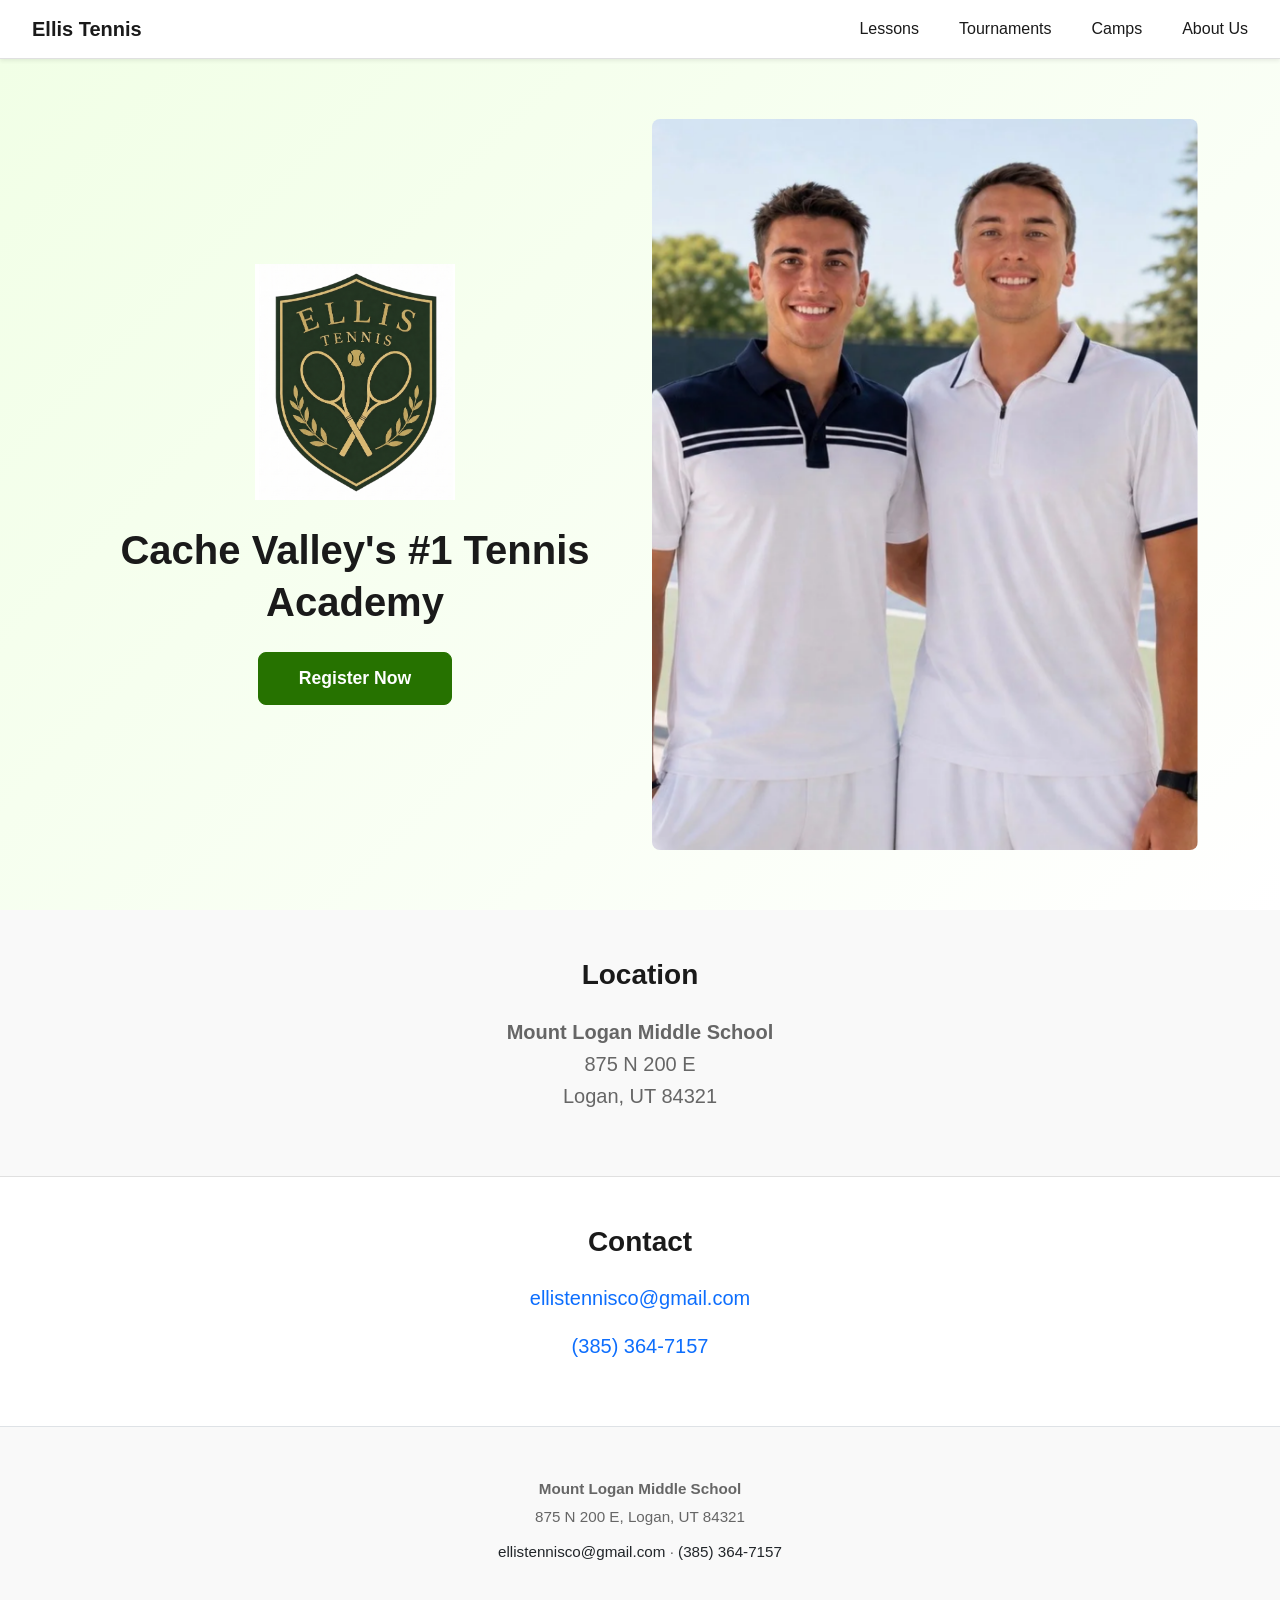
==== commit fd8466d1: "cleaning up and adding pictures" ====
--- a/index.html
+++ b/index.html
@@ -39,13 +39,15 @@
 
 <!-- HERO SECTION -->
 <section class="hero-section">
-    <div class="container h-100 d-flex align-items-center justify-content-center">
-        <div class="text-center">
-            <h1 class="display-2 fw-bold mb-4">
-                <span class="hero-italic">Cache Valley's</span> #1 <span class="hero-italic">Tennis Academy</span>
-            </h1>
-            <div class="d-flex gap-3 justify-content-center flex-wrap">
+    <div class="container h-100">
+        <div class="row h-100 align-items-center">
+            <div class="col-lg-6 d-flex flex-column align-items-center justify-content-center text-center">
+                <img src="images/logo.png" alt="Ellis Tennis Logo" class="hero-logo mb-4">
+                <h1 class="hero-catchphrase mb-4">Cache Valley's #1 Tennis Academy</h1>
                 <a href="lessons.html" class="btn btn-primary btn-lg">Register Now</a>
+            </div>
+            <div class="col-lg-6 d-flex align-items-center justify-content-center">
+                <img src="images/main.png" alt="Tennis Academy" class="hero-image">
             </div>
         </div>
     </div>
--- a/css/styles.css
+++ b/css/styles.css
@@ -47,21 +47,30 @@
 
 /* HERO SECTION */
 .hero-section {
-    background: linear-gradient(135deg, #f0f4f8 0%, #ffffff 100%);
-    padding: 120px 20px;
-    text-align: center;
-    min-height: 500px;
+    background: linear-gradient(135deg, #f1ffe6 0%, #ffffff 100%);
+    padding: 60px 20px;
+    min-height: 600px;
     display: flex;
     align-items: center;
     justify-content: center;
 }
 
-.hero-section h1 {
-    font-size: 3.5rem;
+.hero-logo {
+    max-width: 200px;
+    height: auto;
+}
+
+.hero-catchphrase {
+    font-size: 2.5rem;
     font-weight: 700;
-    line-height: 1.2;
-    margin-bottom: 40px;
-    color: var(--text-dark);
+    line-height: 1.3;
+    color: var(--text-dark);
+}
+
+.hero-image {
+    max-width: 100%;
+    height: auto;
+    border-radius: 8px;
 }
 
 .hero-italic {
@@ -82,7 +91,7 @@
     background-color: #389100;
     border-color: #efbf04;
     transform: translateY(-2px);
-    box-shadow: 0 4px 12px rgba(0, 102, 204, 0.2);
+    box-shadow: 0 4px 12px rgba(82, 204, 0, 0.2);
 }
 
 /* SECTIONS */
@@ -147,12 +156,16 @@
 /* RESPONSIVE */
 @media (max-width: 768px) {
     .hero-section {
-        padding: 80px 20px;
-        min-height: 400px;
-    }
-
-    .hero-section h1 {
-        font-size: 2rem;
+        padding: 40px 20px;
+        min-height: auto;
+    }
+
+    .hero-catchphrase {
+        font-size: 1.75rem;
+    }
+
+    .hero-logo {
+        max-width: 150px;
     }
 
     .nav-link {
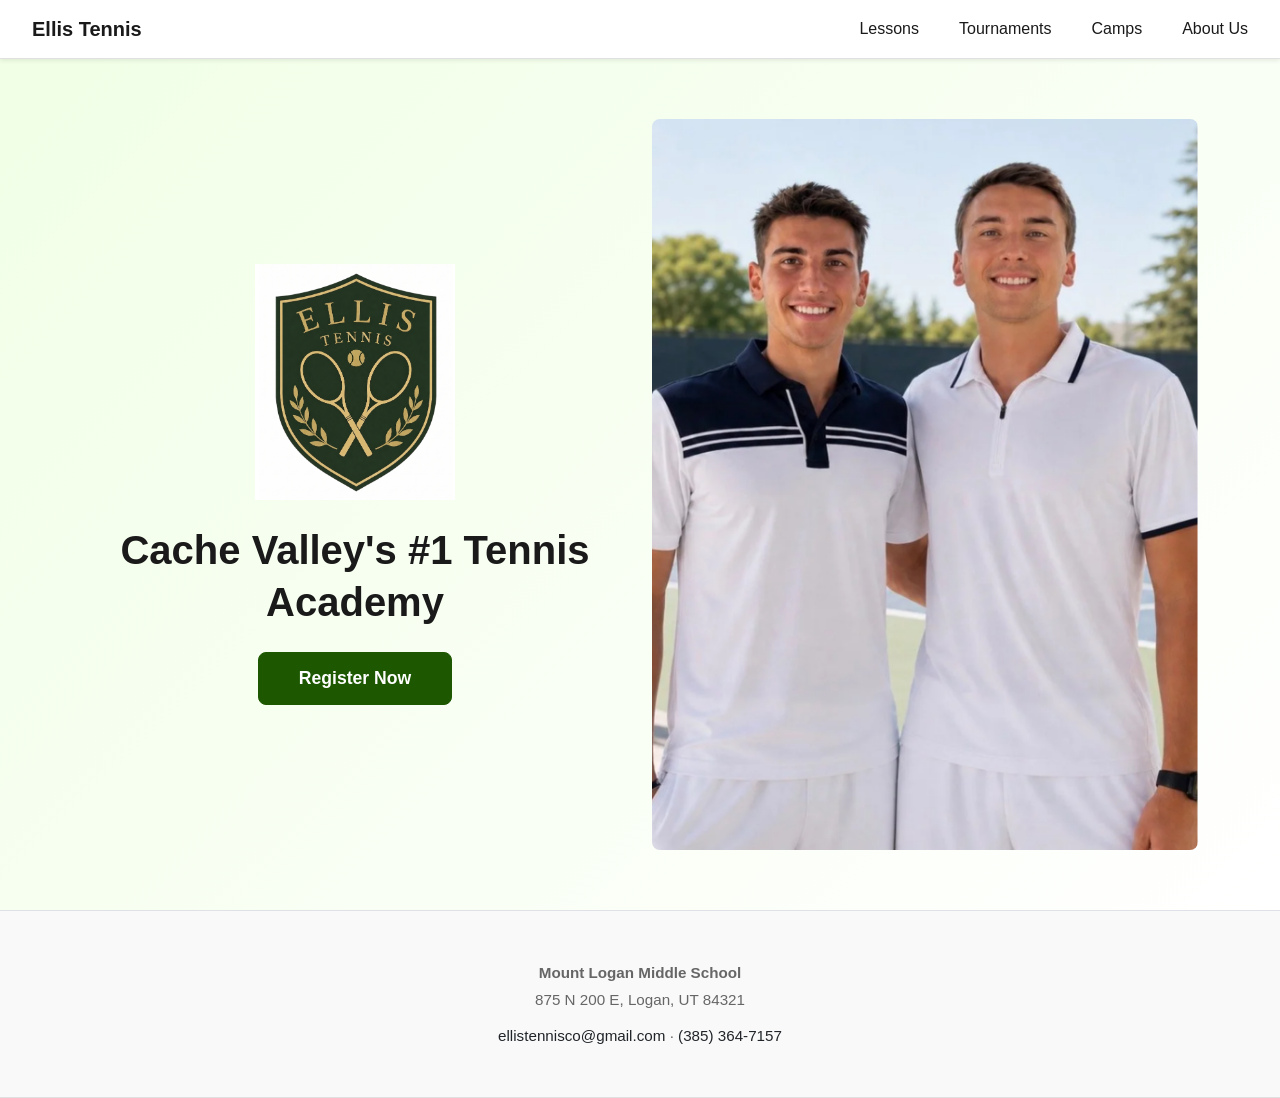
==== commit 30eab16d: "done now" ====
--- a/index.html
+++ b/index.html
@@ -53,43 +53,6 @@
     </div>
 </section>
 
-<!-- LOCATION SECTION -->
-<section class="py-5 bg-light">
-    <div class="container">
-        <div class="row">
-            <div class="col-lg-6 offset-lg-3">
-                <div class="text-center">
-                    <h3 class="mb-4">Location</h3>
-                    <p class="fs-5">
-                        <strong>Mount Logan Middle School</strong><br>
-                        875 N 200 E<br>
-                        Logan, UT 84321
-                    </p>
-                </div>
-            </div>
-        </div>
-    </div>
-</section>
-
-<!-- CONTACT SECTION -->
-<section class="py-5">
-    <div class="container">
-        <div class="row">
-            <div class="col-lg-6 offset-lg-3">
-                <div class="text-center">
-                    <h3 class="mb-4">Contact</h3>
-                    <p class="fs-5 mb-3">
-                        <a href="mailto:ellistennisco@gmail.com" class="text-decoration-none">ellistennisco@gmail.com</a>
-                    </p>
-                    <p class="fs-5">
-                        <a href="tel:+13853647157" class="text-decoration-none">(385) 364-7157</a>
-                    </p>
-                </div>
-            </div>
-        </div>
-    </div>
-</section>
-
 <!-- FOOTER -->
 <footer class="bg-light text-dark py-5 text-center border-top">
     <div class="container">
--- a/css/styles.css
+++ b/css/styles.css
@@ -75,12 +75,12 @@
 
 .hero-italic {
     font-style: italic;
-    color: #267200;
+    color: #1d5800;
 }
 
 .hero-section .btn-primary {
-    background-color: #267200;
-    border-color: #267200;
+    background-color: #1d5800;
+    border-color: #1d5800;
     font-weight: 600;
     padding: 12px 40px;
     font-size: 1.1rem;
@@ -88,8 +88,8 @@
 }
 
 .hero-section .btn-primary:hover {
-    background-color: #389100;
-    border-color: #efbf04;
+    background-color: #1d580083;
+    border-color: #1d5800;
     transform: translateY(-2px);
     box-shadow: 0 4px 12px rgba(82, 204, 0, 0.2);
 }
@@ -125,13 +125,13 @@
 }
 
 footer a {
-    color: #267200;
+    color: #1d5800;
     text-decoration: none;
     transition: color 0.2s ease;
 }
 
 footer a:hover {
-    color: #267200;
+    color: #1d5800;
     text-decoration: underline;
 }
 
@@ -142,15 +142,15 @@
 
 /* BUTTONS */
 .btn-primary {
-    background-color: #267200;
-    border-color: #267200;
+    background-color: #1d5800;
+    border-color: #1d5800;
     color: white;
     font-weight: 600;
 }
 
 .btn-primary:hover {
-    background-color: #389100;
-    border-color: #efbf04;
+    background-color: #1d580083;
+    border-color: #1d5800;
 }
 
 /* RESPONSIVE */
@@ -200,3 +200,19 @@
         font-size: 0.95rem;
     }
 }
+
+/* LESSONS PAGE SECTIONS */
+.lessons-scroll-container {
+    width: 100%;
+}
+
+.lessons-section {
+    padding: 60px 20px;
+}
+
+.lessons-section h2 {
+    font-size: 2.5rem;
+    font-weight: 700;
+    color: var(--text-dark);
+    margin-bottom: 40px;
+}
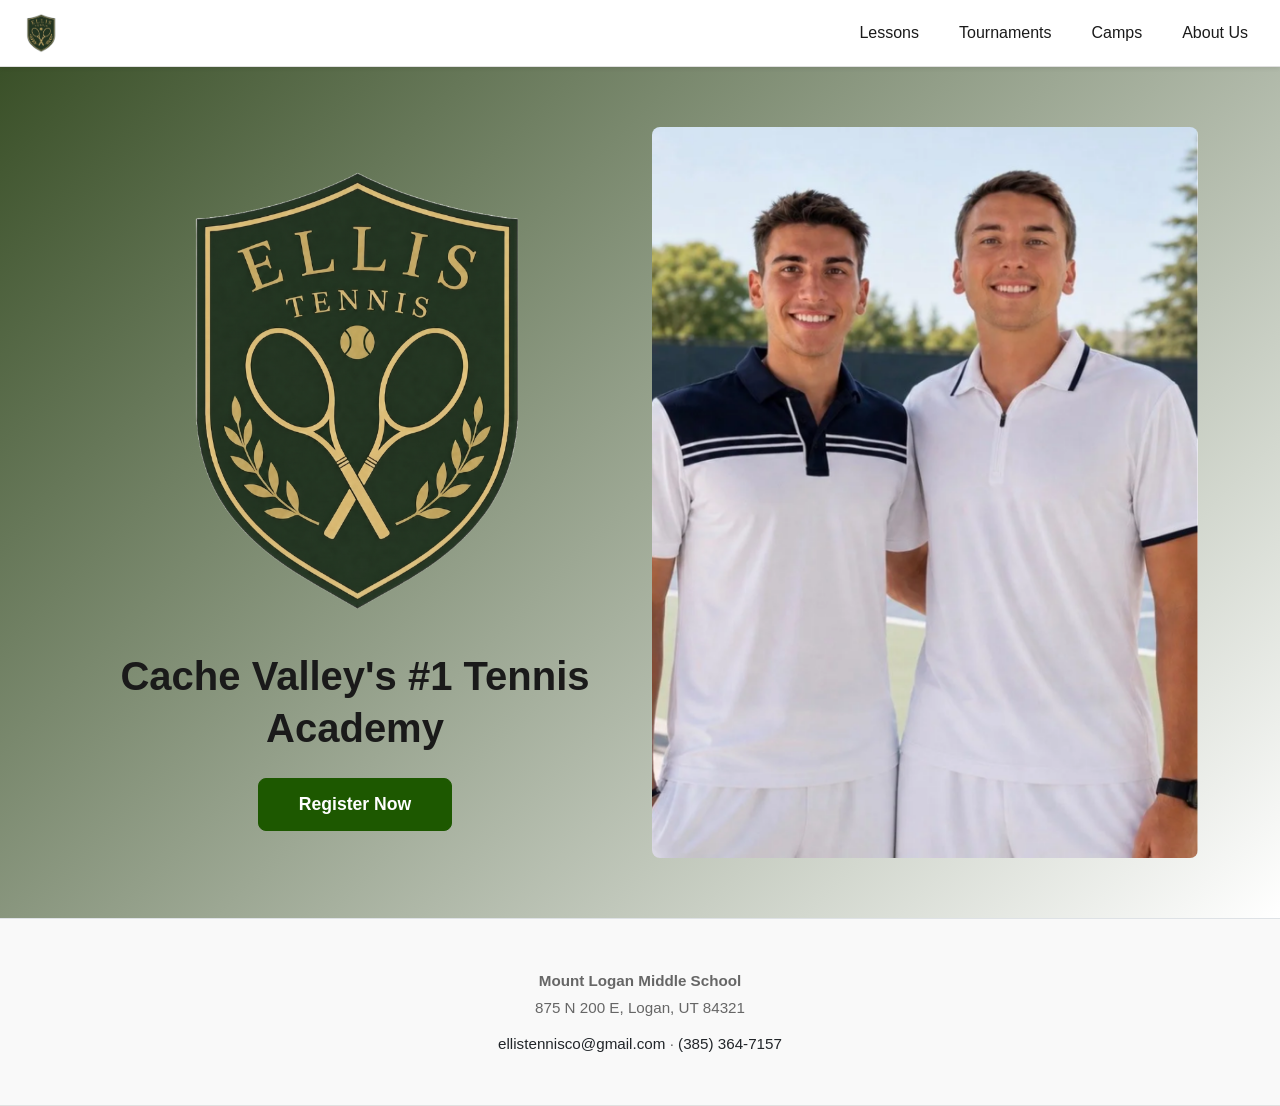
==== commit 1ba9b51d: "image changes" ====
--- a/index.html
+++ b/index.html
@@ -20,8 +20,8 @@
 <!-- NAVIGATION -->
 <nav class="navbar navbar-expand-lg navbar-light bg-white sticky-top shadow-sm">
     <div class="container-fluid px-4">
-        <a class="navbar-brand fw-bold text-dark" href="index.html">
-            <i class="bi bi-racquet"></i> Ellis Tennis
+        <a class="navbar-brand" href="index.html">
+            <img src="images/logo1.png" alt="Ellis Tennis Logo" class="navbar-logo">
         </a>
         <button class="navbar-toggler" type="button" data-bs-toggle="collapse" data-bs-target="#navbarNav">
             <span class="navbar-toggler-icon"></span>
@@ -42,7 +42,7 @@
     <div class="container h-100">
         <div class="row h-100 align-items-center">
             <div class="col-lg-6 d-flex flex-column align-items-center justify-content-center text-center">
-                <img src="images/logo.png" alt="Ellis Tennis Logo" class="hero-logo mb-4">
+                <img src="images/logo1.png" alt="Ellis Tennis Logo" class="hero-logo mb-4">
                 <h1 class="hero-catchphrase mb-4">Cache Valley's #1 Tennis Academy</h1>
                 <a href="lessons.html" class="btn btn-primary btn-lg">Register Now</a>
             </div>
--- a/css/styles.css
+++ b/css/styles.css
@@ -34,6 +34,11 @@
     color: #267200;
 }
 
+.navbar-logo {
+    height: 40px;
+    width: auto;
+}
+
 .nav-link {
     font-weight: 500;
     color: var(--text-dark) !important;
@@ -47,7 +52,7 @@
 
 /* HERO SECTION */
 .hero-section {
-    background: linear-gradient(135deg, #f1ffe6 0%, #ffffff 100%);
+    background: linear-gradient(135deg, #3a5028 0%, #ffffff 100%);
     padding: 60px 20px;
     min-height: 600px;
     display: flex;
@@ -56,7 +61,7 @@
 }
 
 .hero-logo {
-    max-width: 200px;
+    max-width: 400px;
     height: auto;
 }
 
@@ -88,10 +93,10 @@
 }
 
 .hero-section .btn-primary:hover {
-    background-color: #1d580083;
-    border-color: #1d5800;
+    background-color: #ffffff83;
+    border-color: #ffffff00;
     transform: translateY(-2px);
-    box-shadow: 0 4px 12px rgba(82, 204, 0, 0.2);
+    box-shadow: 0 4px 12px rgba(240, 255, 230, 0.2);
 }
 
 /* SECTIONS */
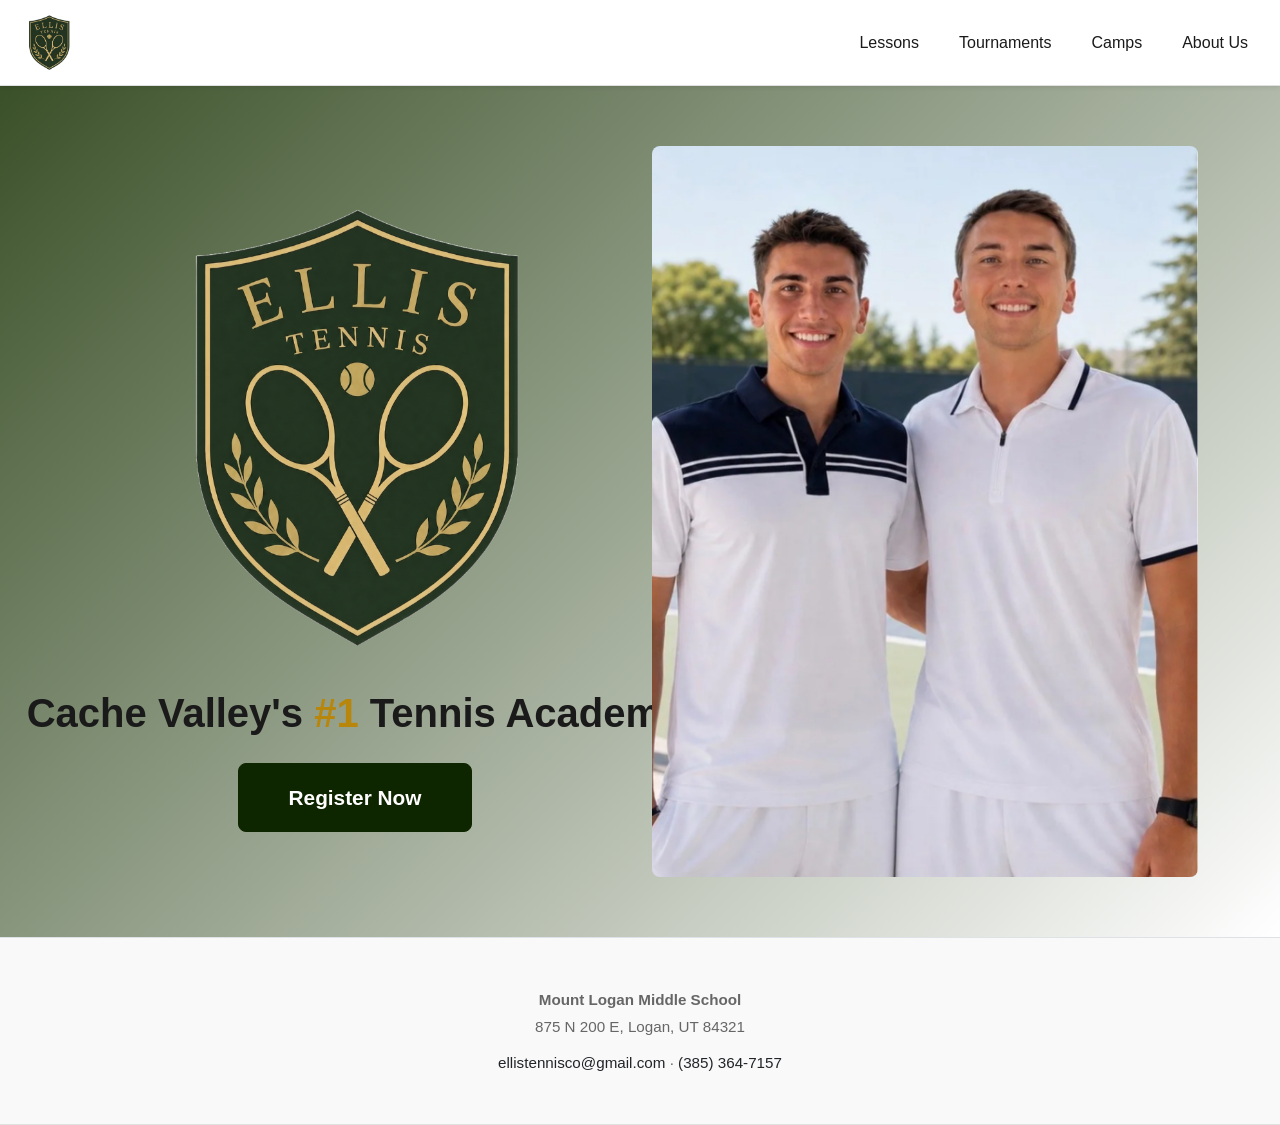
==== commit 931d28df: "more styling changes" ====
--- a/index.html
+++ b/index.html
@@ -43,8 +43,8 @@
         <div class="row h-100 align-items-center">
             <div class="col-lg-6 d-flex flex-column align-items-center justify-content-center text-center">
                 <img src="images/logo1.png" alt="Ellis Tennis Logo" class="hero-logo mb-4">
-                <h1 class="hero-catchphrase mb-4">Cache Valley's #1 Tennis Academy</h1>
-                <a href="lessons.html" class="btn btn-primary btn-lg">Register Now</a>
+                <h1 class="hero-catchphrase mb-4">Cache Valley's <span class="gold-text">#1</span> Tennis Academy</h1>
+                <a href="lessons.html" class="btn btn-primary btn-lg btn-register">Register Now</a>
             </div>
             <div class="col-lg-6 d-flex align-items-center justify-content-center">
                 <img src="images/main.png" alt="Tennis Academy" class="hero-image">
--- a/css/styles.css
+++ b/css/styles.css
@@ -35,8 +35,8 @@
 }
 
 .navbar-logo {
-    height: 40px;
-    width: auto;
+    width: 50px;
+    height: auto;
 }
 
 .nav-link {
@@ -70,6 +70,11 @@
     font-weight: 700;
     line-height: 1.3;
     color: var(--text-dark);
+    white-space: nowrap;
+}
+
+.gold-text {
+    color: #b8860b;
 }
 
 .hero-image {
@@ -92,6 +97,13 @@
     transition: all 0.3s ease;
 }
 
+.btn-register {
+    background-color: #0d2600 !important;
+    border-color: #0d2600 !important;
+    padding: 18px 50px !important;
+    font-size: 1.3rem !important;
+}
+
 .hero-section .btn-primary:hover {
     background-color: #ffffff83;
     border-color: #ffffff00;
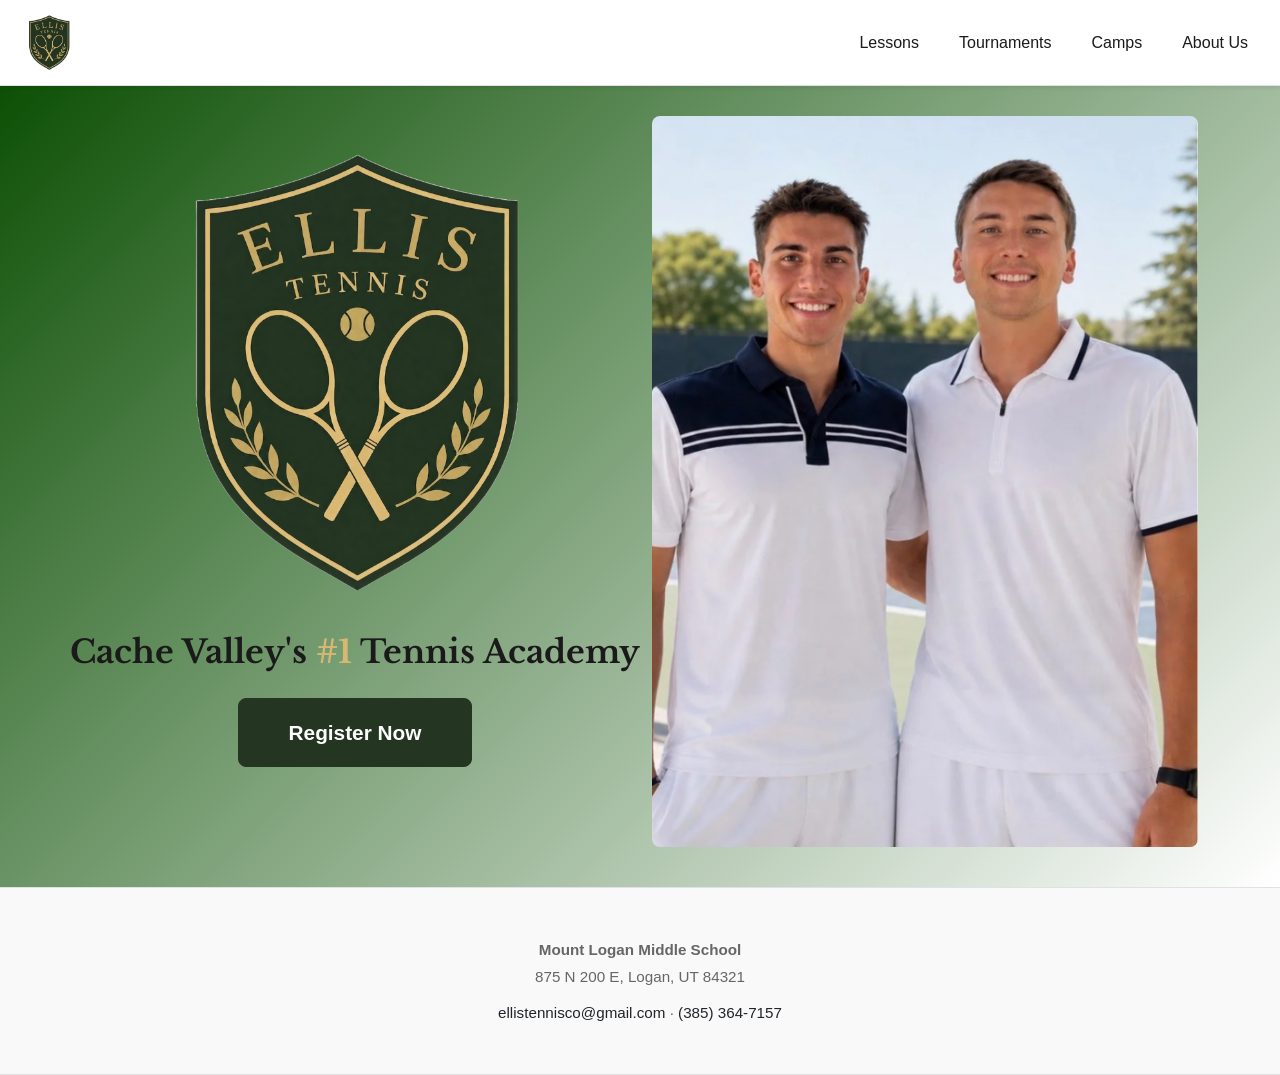
==== commit e3da3969: "steve jobs level polish" ====
--- a/index.html
+++ b/index.html
@@ -20,7 +20,7 @@
 <!-- NAVIGATION -->
 <nav class="navbar navbar-expand-lg navbar-light bg-white sticky-top shadow-sm">
     <div class="container-fluid px-4">
-        <a class="navbar-brand" href="index.html">
+        <a class="navbar-brand" href="/">
             <img src="images/logo1.png" alt="Ellis Tennis Logo" class="navbar-logo">
         </a>
         <button class="navbar-toggler" type="button" data-bs-toggle="collapse" data-bs-target="#navbarNav">
--- a/css/styles.css
+++ b/css/styles.css
@@ -1,4 +1,6 @@
 /* Ellis Tennis - Clean Minimal Design */
+
+@import url('https://fonts.googleapis.com/css2?family=Libre+Baskerville:ital,wght@0,400;0,700&display=swap');
 
 :root {
     --text-dark: #1a1a1a;
@@ -31,7 +33,7 @@
 
 .navbar-brand i {
     margin-right: 8px;
-    color: #267200;
+    color: #2a7d1a;
 }
 
 .navbar-logo {
@@ -47,26 +49,35 @@
 }
 
 .nav-link:hover {
-    color: #267200 !important;
+    color: #2a7d1a !important;
+}
+
+.nav-link.active {
+    color: #2a7d1a !important;
+    border-bottom: 3px solid #2a7d1a;
+    padding-bottom: 8px !important;
 }
 
 /* HERO SECTION */
 .hero-section {
-    background: linear-gradient(135deg, #3a5028 0%, #ffffff 100%);
-    padding: 60px 20px;
+    background: linear-gradient(135deg, #0d5005 0%, #ffffff 100%);
+    padding: 40px 20px;
     min-height: 600px;
     display: flex;
-    align-items: center;
+    align-items: flex-start;
     justify-content: center;
+    padding-top: 30px;
 }
 
 .hero-logo {
     max-width: 400px;
     height: auto;
+    margin-top: -60px; /* Pulls the logo up */
 }
 
 .hero-catchphrase {
-    font-size: 2.5rem;
+    font-family: 'Libre Baskerville', serif;
+    font-size: 2rem;
     font-weight: 700;
     line-height: 1.3;
     color: var(--text-dark);
@@ -74,7 +85,7 @@
 }
 
 .gold-text {
-    color: #b8860b;
+    color: #d7b772;
 }
 
 .hero-image {
@@ -89,8 +100,8 @@
 }
 
 .hero-section .btn-primary {
-    background-color: #1d5800;
-    border-color: #1d5800;
+    background-color: #243522;
+    border-color: #243522;
     font-weight: 600;
     padding: 12px 40px;
     font-size: 1.1rem;
@@ -98,10 +109,17 @@
 }
 
 .btn-register {
-    background-color: #0d2600 !important;
-    border-color: #0d2600 !important;
+    background-color: #243522 !important;
+    border-color: #243522 !important;
     padding: 18px 50px !important;
     font-size: 1.3rem !important;
+}
+
+.btn-register:hover {
+    background-color: #2a7d1a70 !important;
+    border-color: #2a7d1a !important;
+    transform: translateY(-2px);
+    box-shadow: 0 4px 12px rgba(42, 125, 26, 0.2);
 }
 
 .hero-section .btn-primary:hover {
@@ -142,13 +160,13 @@
 }
 
 footer a {
-    color: #1d5800;
+    color: #2a7d1a;
     text-decoration: none;
     transition: color 0.2s ease;
 }
 
 footer a:hover {
-    color: #1d5800;
+    color: #2a7d1a;
     text-decoration: underline;
 }
 
@@ -159,15 +177,15 @@
 
 /* BUTTONS */
 .btn-primary {
-    background-color: #1d5800;
-    border-color: #1d5800;
+    background-color: #2a7d1a;
+    border-color: #2a7d1a;
     color: white;
     font-weight: 600;
 }
 
 .btn-primary:hover {
-    background-color: #1d580083;
-    border-color: #1d5800;
+    background-color: #2a7d1a70;
+    border-color: #2a7d1a;
 }
 
 /* RESPONSIVE */
@@ -175,6 +193,8 @@
     .hero-section {
         padding: 40px 20px;
         min-height: auto;
+        padding-top: 80px;
+        align-items: flex-start;
     }
 
     .hero-catchphrase {
@@ -190,6 +210,10 @@
         padding: 8px 0 !important;
     }
 
+    .nav-link.active {
+        padding-bottom: 5px !important;
+    }
+
     section {
         padding: 40px 20px;
     }
@@ -197,16 +221,35 @@
     section h3 {
         font-size: 1.5rem;
     }
+
+    /* Mobile forms and iframes */
+    iframe {
+        max-width: 100%;
+        width: 100% !important;
+    }
+
+    .google-forms-container {
+        padding: 20px !important;
+    }
+
+    .lessons-section h2 {
+        font-size: 1.75rem;
+    }
 }
 
 @media (max-width: 576px) {
+    .hero-section {
+        padding-top: 60px;
+    }
+
     .hero-section h1 {
-        font-size: 1.5rem;
-    }
-
-    .hero-section .btn-primary {
-        padding: 10px 30px;
-        font-size: 1rem;
+        font-size: 1.3rem;
+    }
+
+    .hero-section .btn-primary,
+    .btn-register {
+        padding: 12px 24px !important;
+        font-size: 0.95rem !important;
     }
 
     section h3 {
@@ -215,6 +258,20 @@
 
     section p {
         font-size: 0.95rem;
+    }
+
+    .navbar-logo {
+        width: 40px;
+    }
+
+    .bio-section {
+        flex-direction: column;
+        gap: 15px;
+    }
+
+    .bio-content,
+    .bio-image {
+        flex: 0 0 100%;
     }
 }
 
@@ -233,3 +290,18 @@
     color: var(--text-dark);
     margin-bottom: 40px;
 }
+
+/* PRICING TEXT COLOR */
+.text-success {
+    color: #2a7d1a !important;
+}
+
+/* GOOGLE FORMS CONTAINER */
+.google-forms-container {
+    transition: all 0.3s ease;
+}
+
+.google-forms-container.form-submitted {
+    max-height: 100px;
+    overflow: hidden;
+}
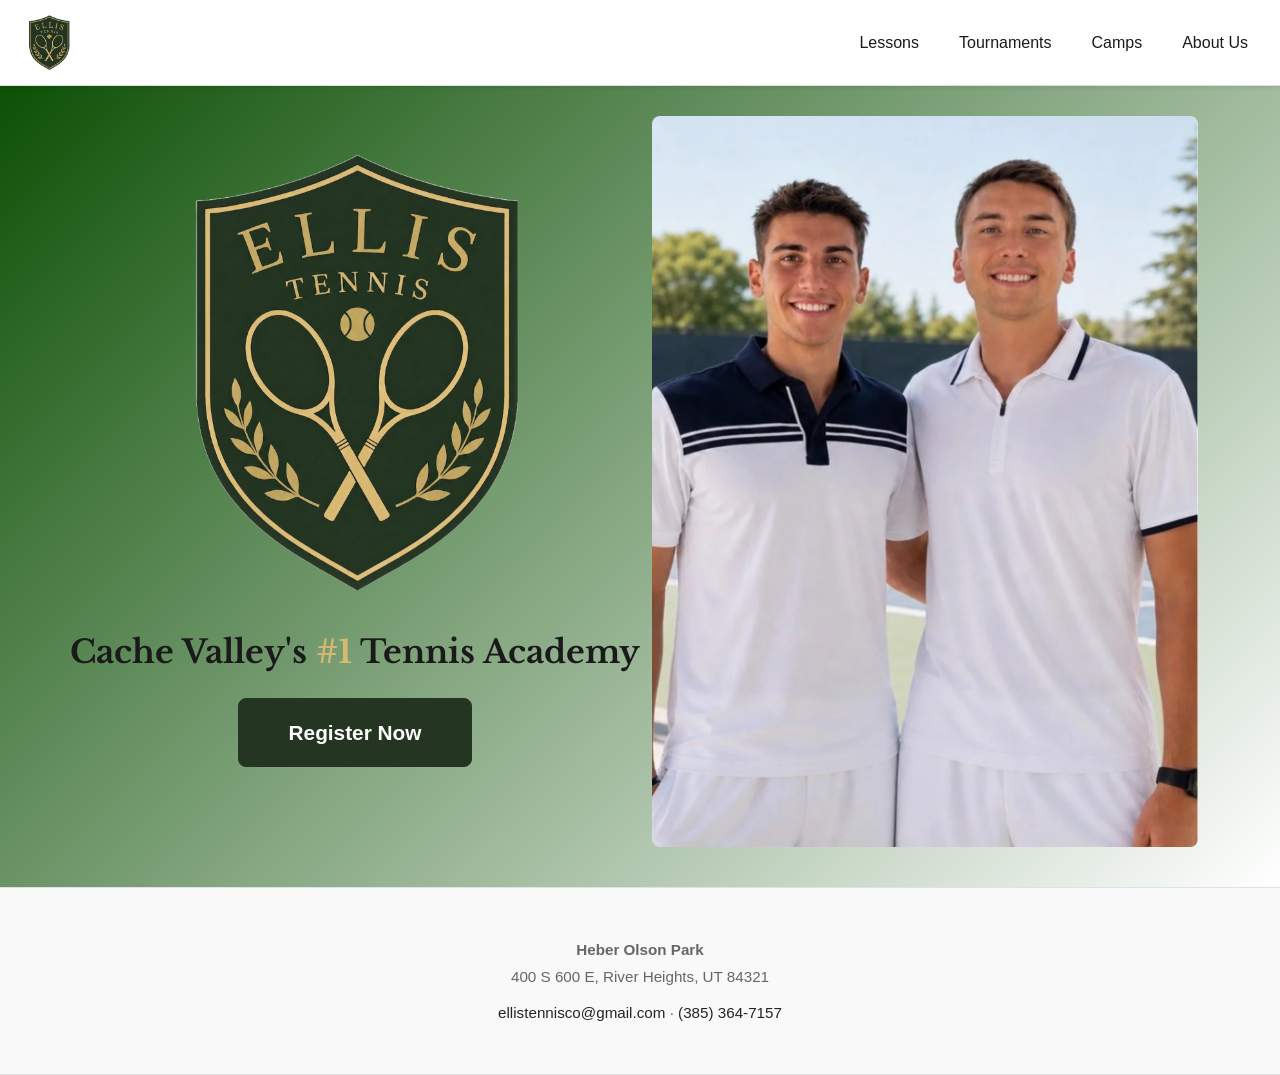
==== commit 5f0a5997: "updated lessons location" ====
--- a/index.html
+++ b/index.html
@@ -57,8 +57,8 @@
 <footer class="bg-light text-dark py-5 text-center border-top">
     <div class="container">
         <p class="mb-2">
-            <strong>Mount Logan Middle School</strong><br>
-            875 N 200 E, Logan, UT 84321
+            <strong>Heber Olson Park</strong><br>
+            400 S 600 E, River Heights, UT 84321
         </p>
         <p class="mb-0">
             <a href="mailto:ellistennisco@gmail.com" class="text-decoration-none text-dark">ellistennisco@gmail.com</a> ·
